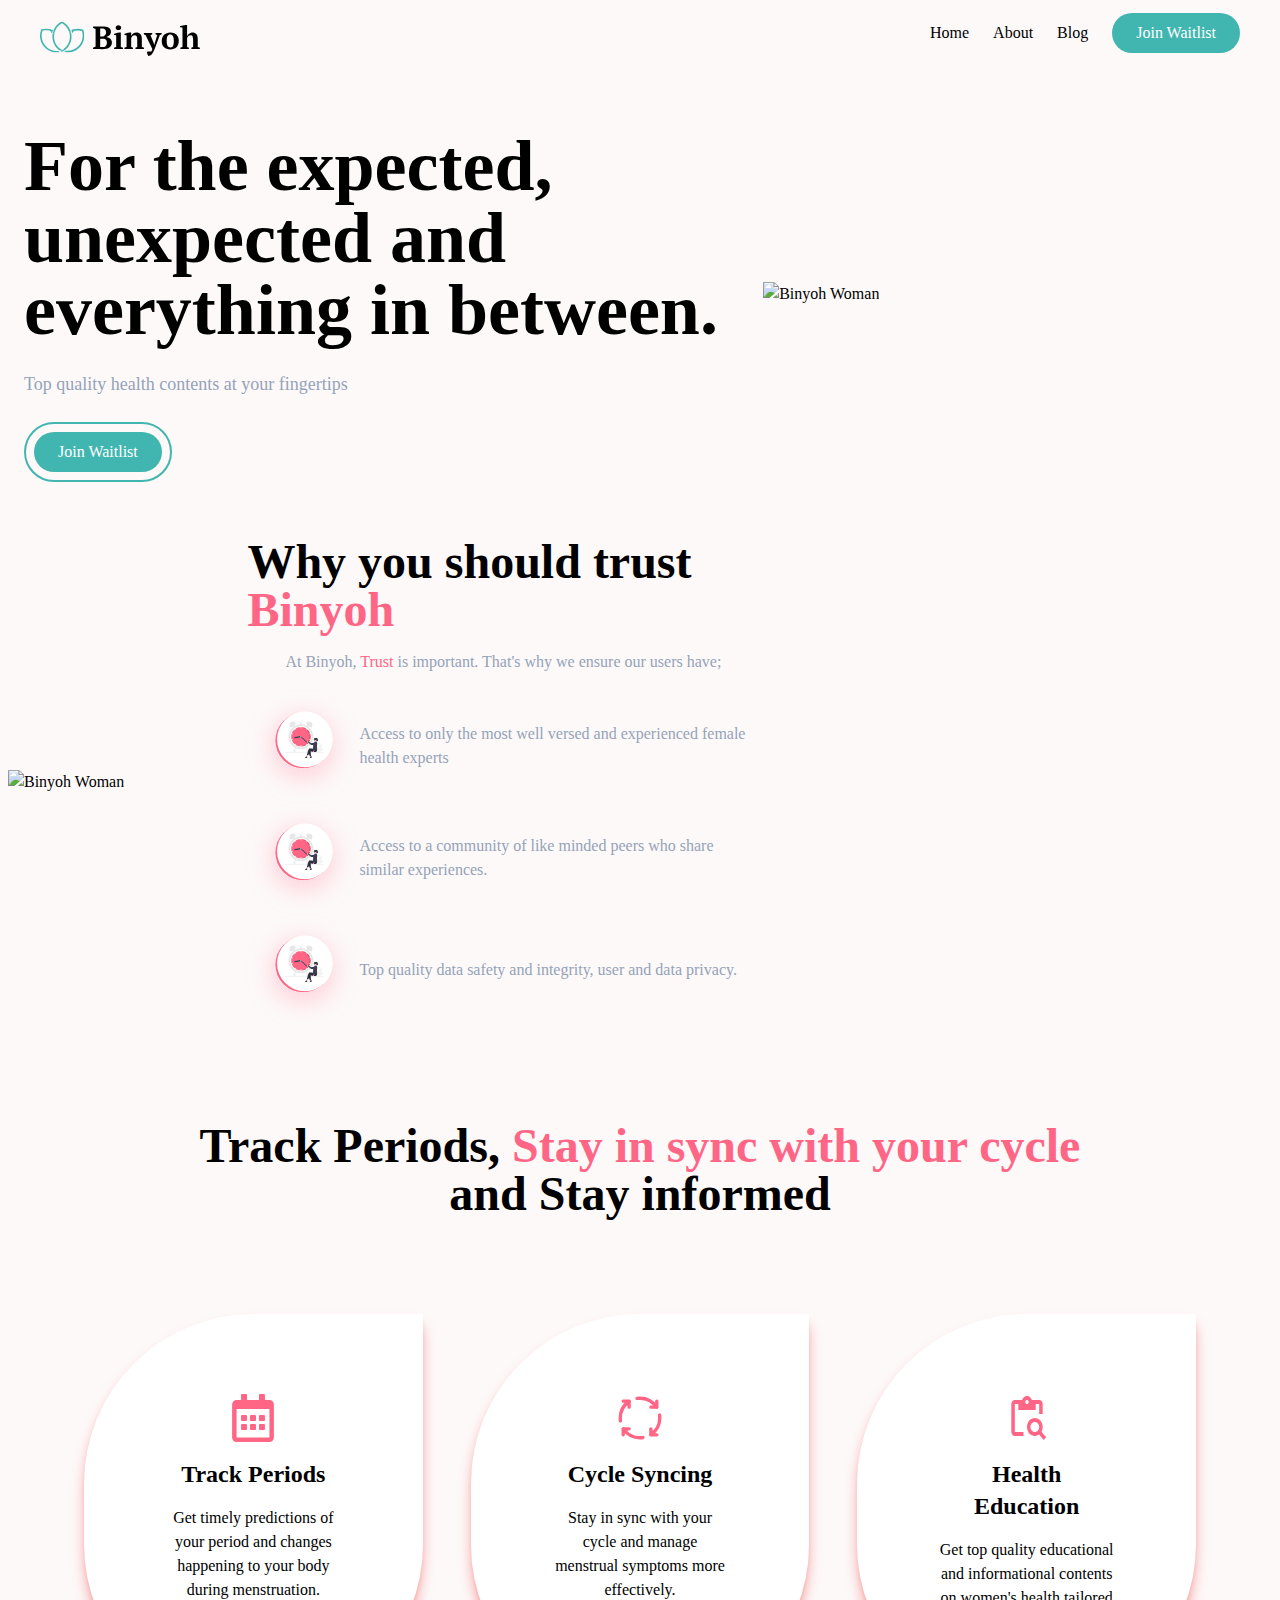
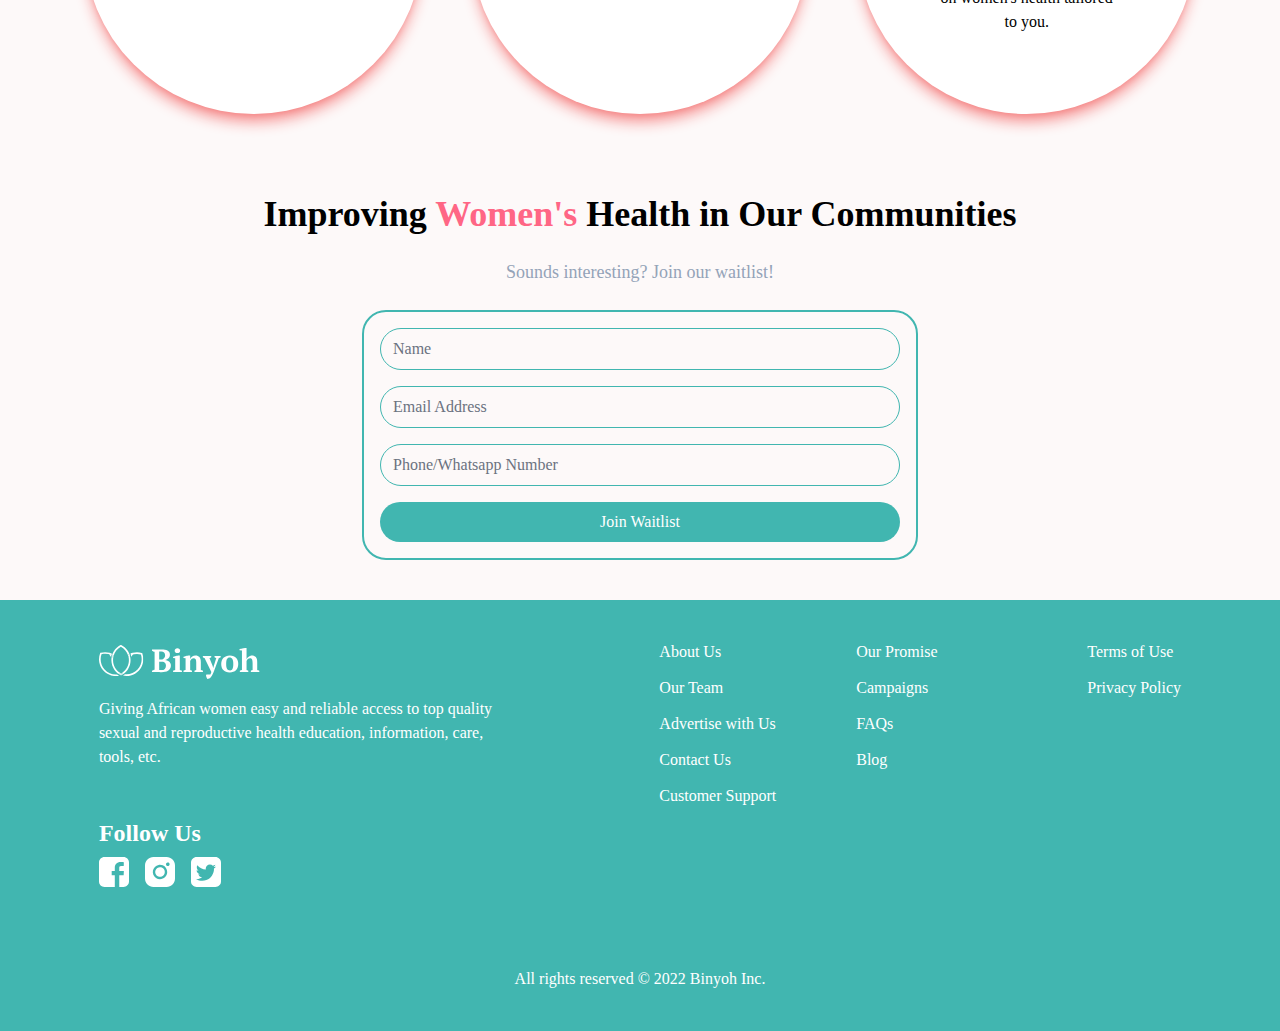
==== index.html @ dc82e2c5 "added landing page files" ====
<!DOCTYPE html>
<html lang="en">
	<head>
		<meta charset="UTF-8" />
		<meta http-equiv="X-UA-Compatible" content="IE=edge" />
		<meta name="viewport" content="width=device-width, initial-scale=1.0" />
		<meta name="og:title" property="og:title" content="Binyoh" />
		<meta
			name="description"
			content="Tailored health contents for the african woman"
		/>
		<meta
			name="description"
			content="Health education and management for the african woman"
		/>
		<link rel="icon" href="./assets/favicon.png" type="image/png" />
		<link rel="stylesheet" href="./css/main.css" />
		<title>Binyoh</title>
	</head>
	<body class="bg-bgPink">
		<!-- Navbar -->
		<nav class="relative container max-w-none py-2 px-10">
			<!-- Flex container -->
			<div class="flex items-center justify-between">
				<div class="pt-2">
					<img src="./assets/logo.svg" alt="Binyoh Logo" />
				</div>
				<!-- menu items -->
				<div class="hidden md:flex space-x-6">
					<a href="index.html" class="pt-2 hover:text-binyohGreen">Home</a>
					<a href="#" class="pt-2 hover:text-binyohGreen">About</a>
					<a href="#" class="pt-2 hover:text-binyohGreen">Blog</a>
					<a
						href="#cta"
						class="p-2 px-6 pt-2 text-white bg-binyohGreen rounded-full baseline hover:text-black hover:bg-bbGreen"
						>Join Waitlist</a
					>
				</div>
				<!-- Hamburger Icon -->
				<button
					id="menu-btn"
					class="block hamburger md:hidden focus:outline-none"
				>
					<img src="./assets/hamburger.svg" alt="menu" />
				</button>
			</div>
			<!-- Mobile menu -->
			<div class="md:hidden">
				<div
					id="mobile-menu"
					class="absolute flex flex-col items-center self-end hidden py-20 mt-10 space-y-16 font-bold bg-binyohGreen sm:w-100 sm:h-screen sm:self-center left-6 right-6 text-2xl justify-center"
				>
					<a href="index.html" class="text-white hover:text-bbGreen">Home</a>
					<a href="#" class="text-white hover:text-bbGreen">About</a>
					<a href="" class="text-white hover:text-bbGreen">Blog</a>
					<a
						href="#cta"
						class="p-2 px-6 pt-2 text-binyohGreen bg-white rounded-full baseline hover:text-black hover:bg-bbGreen"
						>Join Waitlist</a
					>
				</div>
			</div>
		</nav>
		<!-- Hero section -->
		<section id="hero">
			<div
				class="container flex flex-col-reverse md:flex-row items-center px-6 mx-auto mt-10 space-y-0 md:space-y-0"
			>
				<!-- Text div -->
				<div class="flex flex-col space-y-6 md:w-3/5 mt-6">
					<h1
						class="text-3xl md:text-5xl lg:text-6xl xl:text-7xl md:text-left font-semibold text-center"
					>
						For the expected,<br />unexpected and <br />everything in between.
					</h1>
					<p class="max-w-sm text-center md:text-left text-lg text-slate-400">
						Top quality health contents at your fingertips
					</p>
					<!-- <div
						class="flex justify-center border-2 rounded-full border-binyohGreen md:justify-between p-2 w-full lg:w-9/12"
					>
						<input
							type="email"
							placeholder="Email Address"
							class="form-input rounded border-0 bg-bgPink focus:bg-bgPink focus:ring-0"
						/>
						<a
							href="#cta"
							class="p-2 px-6 pt-2 text-center text-white bg-binyohGreen rounded-full baseline hover:text-black hover:bg-bbGreen"
							>Join Waitlist</a
						>
					</div> -->
					<div
						class="flex justify-center border-2 rounded-full border-binyohGreen p-2 w-fit self-center md:self-start"
					>
						<a
							href="#cta"
							class="p-2 px-6 pt-2 text-center text-white bg-binyohGreen rounded-full baseline hover:text-black hover:bg-bbGreen w-full"
							>Join Waitlist</a
						>
					</div>
				</div>
				<!-- Image div -->
				<div>
					<img
						src="https://res.cloudinary.com/gboyega/image/upload/v1656661393/binyoh_landing_page/hero_img_m8rt5t.svg"
						alt="Binyoh Woman"
						class="hidden md:flex"
					/>
				</div>
			</div>
		</section>
		<!-- Features section -->
		<section id="features">
			<!-- flex container -->
			<div
				class="container flex flex-col px-2 mx-auto mt-10 space-y-6 md:space-y-0 md:flex-row items-center"
			>
				<!-- Image div -->
				<div class="justify-center">
					<img
						src="https://res.cloudinary.com/gboyega/image/upload/v1656661397/binyoh_landing_page/image_bithtj.svg"
						alt="Binyoh Woman"
					/>
				</div>
				<!-- text div -->
				<div class="flex flex-col space-y-4 items-center p-4 md:w-3/5">
					<h2
						class="max-w-lg text-2xl text-center md:text-3xl lg:text-4xl xl:text-5xl md:text-left font-semibold"
					>
						Why you should trust <span class="text-binyohPink">Binyoh</span>
					</h2>
					<p class="max-w-lg text-slate-400 text-center md:text-left">
						At Binyoh, <span class="text-binyohPink">Trust</span> is important.
						That's why we ensure our users have;
					</p>
					<div class="space-y-0">
						<div class="max-w-lg flex-row flex space-between items-center">
							<img src="./assets/trc.svg" alt="marker" class="h-28 w-28" />
							<p class="text-slate-400">
								Access to only the most well versed and experienced female
								health experts
							</p>
						</div>
						<div class="max-w-lg flex-row flex space-between items-center">
							<img src="./assets/trc.svg" alt="marker" class="h-28 w-28" />
							<p class="text-slate-400">
								Access to a community of like minded peers who share similar
								experiences.
							</p>
						</div>
						<div class="max-w-lg flex-row flex space-between items-center">
							<img src="./assets/trc.svg" alt="marker" class="h-28 w-28" />
							<p class="text-slate-400">
								Top quality data safety and integrity, user and data privacy.
							</p>
						</div>
					</div>
				</div>
			</div>
		</section>
		<!-- Track section -->
		<section id="track">
			<!-- Heading and props container -->
			<div
				class="max-w-6xl px-5 mx-auto mt-20 mb-10 text-center justify-center"
			>
				<!-- Heading -->
				<h2
					class="text-2xl text-center md:text-3xl lg:text-4xl xl:text-5xl font-semibold md:px-4 lg:px-20 md:max-w-3/5"
				>
					Track Periods,
					<span class="text-binyohPink">Stay in sync with your cycle</span> and
					Stay informed
				</h2>
				<!-- Tracker container -->
				<div
					class="flex flex-col md:flex-row mt-24 space-y-8 md:space-y-0 md:space-x-12"
				>
					<!-- Track1 -->
					<div
						class="flex flex-col items-center p-20 space-y-4 rounded-b-full rounded-l-full shadow-lg shadow-bbshadow bg-bbPink md:w-1/3"
					>
						<img src="./assets/tracker.svg" alt="tracker" class="h-12 w-12" />
						<h6 class="text-2xl font-semibold">Track Periods</h6>
						<p>
							Get timely predictions of your period and changes happening to
							your body during menstruation.
						</p>
					</div>
					<!-- Track2 -->
					<div
						class="flex flex-col items-center p-20 space-y-4 rounded-b-full rounded-l-full shadow-lg shadow-bbshadow bg-bbPink md:w-1/3"
					>
						<img src="./assets/ovulation.svg" alt="tracker" class="h-12 w-12" />
						<h6 class="text-2xl font-semibold">Cycle Syncing</h6>
						<p>
							Stay in sync with your cycle and manage menstrual symptoms more
							effectively.
						</p>
					</div>
					<!-- Track3 -->
					<div
						class="flex flex-col items-center p-20 space-y-4 rounded-b-full rounded-l-full shadow-lg shadow-bbshadow bg-bbPink md:w-1/3"
					>
						<img src="./assets/pms.svg" alt="tracker" class="h-12 w-12" />
						<h6 class="text-2xl font-semibold">Health Education</h6>
						<p>
							Get top quality educational and informational contents on women's
							health tailored to you.
						</p>
					</div>
				</div>
			</div>
		</section>
		<!-- CTA section -->
		<section id="cta">
			<div
				class="max-w-6xl px-5 mx-auto mt-20 mb-10 text-center justify-center"
			>
				<h3
					class="text-2xl text-center md:text-2xl lg:text-3xl xl:text-4xl font-semibold md:px-4 lg:px-5 md:max-w-9/12"
				>
					Improving <span class="text-binyohPink">Women's</span> Health in Our
					Communities
				</h3>
				<p
					class="max-w-sm text-center md:text-center text-lg text-slate-400 mx-auto mt-6"
				>
					Sounds interesting? Join our waitlist!
				</p>
				<form
					method="POST"
					action="https://script.google.com/macros/s/AKfycbx0kZUN21hn08vp3fFNi73HhVbWqrTC0H4zYxGN0paoqW36qZCwz1hI-LTzjh7GngHn/exec"
					id="waitlist_form"
				>
					<div
						class="flex flex-col justify-center border-2 rounded-3xl border-binyohGreen md:justify-between p-2 w-full md:w-6/12 mx-auto mt-6"
						id="form_div"
					>
						<input
							type="text"
							name="Name"
							required
							placeholder="Name"
							class="form-input rounded-3xl border-binyohGreen bg-bgPink focus:bg-bgPink focus:ring-binyohGreen m-2"
						/><input
							type="email"
							name="Email"
							required
							placeholder="Email Address"
							class="form-input rounded-3xl border-binyohGreen bg-bgPink focus:bg-bgPink focus:ring-binyohGreen m-2"
						/><input
							type="tel"
							name="Phone"
							required
							placeholder="Phone/Whatsapp Number"
							class="form-input rounded-3xl border-binyohGreen bg-bgPink focus:bg-bgPink focus:ring-binyohGreen m-2"
						/>
						<button
							type="submit"
							class="p-2 px-6 pt-2 text-center text-white bg-binyohGreen rounded-3xl baseline hover:text-black hover:bg-bbGreen m-2"
							id="form_btn"
						>
							Join Waitlist
						</button>
					</div>
				</form>
			</div>
		</section>
		<!-- Footer -->
		<footer class="bg-binyohGreen">
			<!-- flex container -->
			<div
				class="container flex flex-col justify-around px-6 py-10 mx-auto space-y-8 md:flex-row md:space-y-0"
			>
				<!-- Logo and social container -->
				<div
					class="flex flex-col justify-between space-y-12 items-start md:w-1/3"
				>
					<!-- Logo -->
					<div>
						<img src="./assets/logo_white.svg" alt="Binyoh" />
						<p class="text-white mt-4">
							Giving African women easy and reliable access to top quality
							sexual and reproductive health education, information, care,
							tools, etc.
						</p>
					</div>
					<div>
						<h6 class="text-2xl font-semibold text-white">Follow Us</h6>
						<div class="flex justify-start space-x-4 mt-2">
							<a
								href="https://www.facebook.com/BinyohApp/"
								target="_blank"
								class="hover:bg-bbGreen"
							>
								<img src="./assets/socials/facebok.svg" alt="facebook" />
							</a>
							<a
								href="https://www.instagram.com/binyohapp/"
								target="_blank"
								class="hover:bg-bbGreen"
							>
								<img src="./assets/socials/insta.svg" alt="instagram" />
							</a>
							<a
								href="https://twitter.com/BinyohApp"
								target="_blank"
								class="hover:bg-bbGreen"
							>
								<img src="./assets/socials/twitter.svg" alt="twitter" />
							</a>
						</div>
					</div>
				</div>
				<!-- List Container 1 -->
				<div class="flex justify-start space-x-20 items-start">
					<div class="flex flex-col space-y-3 text-white">
						<a href="#" class="hover:text-bbGreen">About Us</a
						><a href="#" class="hover:text-bbGreen">Our Team</a
						><a href="#" class="hover:text-bbGreen">Advertise with Us</a
						><a href="#" class="hover:text-bbGreen">Contact Us</a
						><a href="#" class="hover:text-bbGreen">Customer Support</a>
					</div>
					<div class="flex flex-col space-y-3 text-white">
						<a href="#" class="hover:text-bbGreen">Our Promise</a
						><a href="#" class="hover:text-bbGreen">Campaigns</a
						><a href="#" class="hover:text-bbGreen">FAQs</a
						><a href="#" class="hover:text-bbGreen">Blog</a>
					</div>
				</div>
				<!-- List Container 2 -->
				<div class="flex justify-start space-x-20 items-start">
					<div class="flex flex-col space-y-3 text-white">
						<a href="#" class="hover:text-bbGreen">Terms of Use</a
						><a href="#" class="hover:text-bbGreen">Privacy Policy</a>
					</div>
				</div>
			</div>
			<p class="text-center text-white mx-auto p-10 font-thin">
				All rights reserved &copy 2022 Binyoh Inc.
			</p>
		</footer>

		<script src="./js/nav.js"></script>
		<script src="./js/home.js"></script>
	</body>
</html>
---- css/main.css ----
/*
! tailwindcss v3.1.4 | MIT License | https://tailwindcss.com
*/

/*
1. Prevent padding and border from affecting element width. (https://github.com/mozdevs/cssremedy/issues/4)
2. Allow adding a border to an element by just adding a border-width. (https://github.com/tailwindcss/tailwindcss/pull/116)
*/

*,
::before,
::after {
  box-sizing: border-box;
  /* 1 */
  border-width: 0;
  /* 2 */
  border-style: solid;
  /* 2 */
  border-color: #e5e7eb;
  /* 2 */
}

::before,
::after {
  --tw-content: '';
}

/*
1. Use a consistent sensible line-height in all browsers.
2. Prevent adjustments of font size after orientation changes in iOS.
3. Use a more readable tab size.
4. Use the user's configured `sans` font-family by default.
*/

html {
  line-height: 1.5;
  /* 1 */
  -webkit-text-size-adjust: 100%;
  /* 2 */
  -moz-tab-size: 4;
  /* 3 */
  -o-tab-size: 4;
     tab-size: 4;
  /* 3 */
  font-family: ui-sans-serif, system-ui, -apple-system, BlinkMacSystemFont, "Segoe UI", Roboto, "Helvetica Neue", Arial, "Noto Sans", sans-serif, "Apple Color Emoji", "Segoe UI Emoji", "Segoe UI Symbol", "Noto Color Emoji";
  /* 4 */
}

/*
1. Remove the margin in all browsers.
2. Inherit line-height from `html` so users can set them as a class directly on the `html` element.
*/

body {
  margin: 0;
  /* 1 */
  line-height: inherit;
  /* 2 */
}

/*
1. Add the correct height in Firefox.
2. Correct the inheritance of border color in Firefox. (https://bugzilla.mozilla.org/show_bug.cgi?id=190655)
3. Ensure horizontal rules are visible by default.
*/

hr {
  height: 0;
  /* 1 */
  color: inherit;
  /* 2 */
  border-top-width: 1px;
  /* 3 */
}

/*
Add the correct text decoration in Chrome, Edge, and Safari.
*/

abbr:where([title]) {
  -webkit-text-decoration: underline dotted;
          text-decoration: underline dotted;
}

/*
Remove the default font size and weight for headings.
*/

h1,
h2,
h3,
h4,
h5,
h6 {
  font-size: inherit;
  font-weight: inherit;
}

/*
Reset links to optimize for opt-in styling instead of opt-out.
*/

a {
  color: inherit;
  text-decoration: inherit;
}

/*
Add the correct font weight in Edge and Safari.
*/

b,
strong {
  font-weight: bolder;
}

/*
1. Use the user's configured `mono` font family by default.
2. Correct the odd `em` font sizing in all browsers.
*/

code,
kbd,
samp,
pre {
  font-family: ui-monospace, SFMono-Regular, Menlo, Monaco, Consolas, "Liberation Mono", "Courier New", monospace;
  /* 1 */
  font-size: 1em;
  /* 2 */
}

/*
Add the correct font size in all browsers.
*/

small {
  font-size: 80%;
}

/*
Prevent `sub` and `sup` elements from affecting the line height in all browsers.
*/

sub,
sup {
  font-size: 75%;
  line-height: 0;
  position: relative;
  vertical-align: baseline;
}

sub {
  bottom: -0.25em;
}

sup {
  top: -0.5em;
}

/*
1. Remove text indentation from table contents in Chrome and Safari. (https://bugs.chromium.org/p/chromium/issues/detail?id=999088, https://bugs.webkit.org/show_bug.cgi?id=201297)
2. Correct table border color inheritance in all Chrome and Safari. (https://bugs.chromium.org/p/chromium/issues/detail?id=935729, https://bugs.webkit.org/show_bug.cgi?id=195016)
3. Remove gaps between table borders by default.
*/

table {
  text-indent: 0;
  /* 1 */
  border-color: inherit;
  /* 2 */
  border-collapse: collapse;
  /* 3 */
}

/*
1. Change the font styles in all browsers.
2. Remove the margin in Firefox and Safari.
3. Remove default padding in all browsers.
*/

button,
input,
optgroup,
select,
textarea {
  font-family: inherit;
  /* 1 */
  font-size: 100%;
  /* 1 */
  font-weight: inherit;
  /* 1 */
  line-height: inherit;
  /* 1 */
  color: inherit;
  /* 1 */
  margin: 0;
  /* 2 */
  padding: 0;
  /* 3 */
}

/*
Remove the inheritance of text transform in Edge and Firefox.
*/

button,
select {
  text-transform: none;
}

/*
1. Correct the inability to style clickable types in iOS and Safari.
2. Remove default button styles.
*/

button,
[type='button'],
[type='reset'],
[type='submit'] {
  -webkit-appearance: button;
  /* 1 */
  background-color: transparent;
  /* 2 */
  background-image: none;
  /* 2 */
}

/*
Use the modern Firefox focus style for all focusable elements.
*/

:-moz-focusring {
  outline: auto;
}

/*
Remove the additional `:invalid` styles in Firefox. (https://github.com/mozilla/gecko-dev/blob/2f9eacd9d3d995c937b4251a5557d95d494c9be1/layout/style/res/forms.css#L728-L737)
*/

:-moz-ui-invalid {
  box-shadow: none;
}

/*
Add the correct vertical alignment in Chrome and Firefox.
*/

progress {
  vertical-align: baseline;
}

/*
Correct the cursor style of increment and decrement buttons in Safari.
*/

::-webkit-inner-spin-button,
::-webkit-outer-spin-button {
  height: auto;
}

/*
1. Correct the odd appearance in Chrome and Safari.
2. Correct the outline style in Safari.
*/

[type='search'] {
  -webkit-appearance: textfield;
  /* 1 */
  outline-offset: -2px;
  /* 2 */
}

/*
Remove the inner padding in Chrome and Safari on macOS.
*/

::-webkit-search-decoration {
  -webkit-appearance: none;
}

/*
1. Correct the inability to style clickable types in iOS and Safari.
2. Change font properties to `inherit` in Safari.
*/

::-webkit-file-upload-button {
  -webkit-appearance: button;
  /* 1 */
  font: inherit;
  /* 2 */
}

/*
Add the correct display in Chrome and Safari.
*/

summary {
  display: list-item;
}

/*
Removes the default spacing and border for appropriate elements.
*/

blockquote,
dl,
dd,
h1,
h2,
h3,
h4,
h5,
h6,
hr,
figure,
p,
pre {
  margin: 0;
}

fieldset {
  margin: 0;
  padding: 0;
}

legend {
  padding: 0;
}

ol,
ul,
menu {
  list-style: none;
  margin: 0;
  padding: 0;
}

/*
Prevent resizing textareas horizontally by default.
*/

textarea {
  resize: vertical;
}

/*
1. Reset the default placeholder opacity in Firefox. (https://github.com/tailwindlabs/tailwindcss/issues/3300)
2. Set the default placeholder color to the user's configured gray 400 color.
*/

input::-moz-placeholder, textarea::-moz-placeholder {
  opacity: 1;
  /* 1 */
  color: #9ca3af;
  /* 2 */
}

input:-ms-input-placeholder, textarea:-ms-input-placeholder {
  opacity: 1;
  /* 1 */
  color: #9ca3af;
  /* 2 */
}

input::placeholder,
textarea::placeholder {
  opacity: 1;
  /* 1 */
  color: #9ca3af;
  /* 2 */
}

/*
Set the default cursor for buttons.
*/

button,
[role="button"] {
  cursor: pointer;
}

/*
Make sure disabled buttons don't get the pointer cursor.
*/

:disabled {
  cursor: default;
}

/*
1. Make replaced elements `display: block` by default. (https://github.com/mozdevs/cssremedy/issues/14)
2. Add `vertical-align: middle` to align replaced elements more sensibly by default. (https://github.com/jensimmons/cssremedy/issues/14#issuecomment-634934210)
   This can trigger a poorly considered lint error in some tools but is included by design.
*/

img,
svg,
video,
canvas,
audio,
iframe,
embed,
object {
  display: block;
  /* 1 */
  vertical-align: middle;
  /* 2 */
}

/*
Constrain images and videos to the parent width and preserve their intrinsic aspect ratio. (https://github.com/mozdevs/cssremedy/issues/14)
*/

img,
video {
  max-width: 100%;
  height: auto;
}

[type='text'],[type='email'],[type='url'],[type='password'],[type='number'],[type='date'],[type='datetime-local'],[type='month'],[type='search'],[type='tel'],[type='time'],[type='week'],[multiple],textarea,select {
  -webkit-appearance: none;
     -moz-appearance: none;
          appearance: none;
  background-color: #fff;
  border-color: #6b7280;
  border-width: 1px;
  border-radius: 0px;
  padding-top: 0.5rem;
  padding-right: 0.75rem;
  padding-bottom: 0.5rem;
  padding-left: 0.75rem;
  font-size: 1rem;
  line-height: 1.5rem;
  --tw-shadow: 0 0 #0000;
}

[type='text']:focus, [type='email']:focus, [type='url']:focus, [type='password']:focus, [type='number']:focus, [type='date']:focus, [type='datetime-local']:focus, [type='month']:focus, [type='search']:focus, [type='tel']:focus, [type='time']:focus, [type='week']:focus, [multiple]:focus, textarea:focus, select:focus {
  outline: 2px solid transparent;
  outline-offset: 2px;
  --tw-ring-inset: var(--tw-empty,/*!*/ /*!*/);
  --tw-ring-offset-width: 0px;
  --tw-ring-offset-color: #fff;
  --tw-ring-color: #2563eb;
  --tw-ring-offset-shadow: var(--tw-ring-inset) 0 0 0 var(--tw-ring-offset-width) var(--tw-ring-offset-color);
  --tw-ring-shadow: var(--tw-ring-inset) 0 0 0 calc(1px + var(--tw-ring-offset-width)) var(--tw-ring-color);
  box-shadow: var(--tw-ring-offset-shadow), var(--tw-ring-shadow), var(--tw-shadow);
  border-color: #2563eb;
}

input::-moz-placeholder, textarea::-moz-placeholder {
  color: #6b7280;
  opacity: 1;
}

input:-ms-input-placeholder, textarea:-ms-input-placeholder {
  color: #6b7280;
  opacity: 1;
}

input::placeholder,textarea::placeholder {
  color: #6b7280;
  opacity: 1;
}

::-webkit-datetime-edit-fields-wrapper {
  padding: 0;
}

::-webkit-date-and-time-value {
  min-height: 1.5em;
}

::-webkit-datetime-edit,::-webkit-datetime-edit-year-field,::-webkit-datetime-edit-month-field,::-webkit-datetime-edit-day-field,::-webkit-datetime-edit-hour-field,::-webkit-datetime-edit-minute-field,::-webkit-datetime-edit-second-field,::-webkit-datetime-edit-millisecond-field,::-webkit-datetime-edit-meridiem-field {
  padding-top: 0;
  padding-bottom: 0;
}

select {
  background-image: url("data:image/svg+xml,%3csvg xmlns='http://www.w3.org/2000/svg' fill='none' viewBox='0 0 20 20'%3e%3cpath stroke='%236b7280' stroke-linecap='round' stroke-linejoin='round' stroke-width='1.5' d='M6 8l4 4 4-4'/%3e%3c/svg%3e");
  background-position: right 0.5rem center;
  background-repeat: no-repeat;
  background-size: 1.5em 1.5em;
  padding-right: 2.5rem;
  -webkit-print-color-adjust: exact;
     color-adjust: exact;
          print-color-adjust: exact;
}

[multiple] {
  background-image: initial;
  background-position: initial;
  background-repeat: unset;
  background-size: initial;
  padding-right: 0.75rem;
  -webkit-print-color-adjust: unset;
     color-adjust: unset;
          print-color-adjust: unset;
}

[type='checkbox'],[type='radio'] {
  -webkit-appearance: none;
     -moz-appearance: none;
          appearance: none;
  padding: 0;
  -webkit-print-color-adjust: exact;
     color-adjust: exact;
          print-color-adjust: exact;
  display: inline-block;
  vertical-align: middle;
  background-origin: border-box;
  -webkit-user-select: none;
     -moz-user-select: none;
      -ms-user-select: none;
          user-select: none;
  flex-shrink: 0;
  height: 1rem;
  width: 1rem;
  color: #2563eb;
  background-color: #fff;
  border-color: #6b7280;
  border-width: 1px;
  --tw-shadow: 0 0 #0000;
}

[type='checkbox'] {
  border-radius: 0px;
}

[type='radio'] {
  border-radius: 100%;
}

[type='checkbox']:focus,[type='radio']:focus {
  outline: 2px solid transparent;
  outline-offset: 2px;
  --tw-ring-inset: var(--tw-empty,/*!*/ /*!*/);
  --tw-ring-offset-width: 2px;
  --tw-ring-offset-color: #fff;
  --tw-ring-color: #2563eb;
  --tw-ring-offset-shadow: var(--tw-ring-inset) 0 0 0 var(--tw-ring-offset-width) var(--tw-ring-offset-color);
  --tw-ring-shadow: var(--tw-ring-inset) 0 0 0 calc(2px + var(--tw-ring-offset-width)) var(--tw-ring-color);
  box-shadow: var(--tw-ring-offset-shadow), var(--tw-ring-shadow), var(--tw-shadow);
}

[type='checkbox']:checked,[type='radio']:checked {
  border-color: transparent;
  background-color: currentColor;
  background-size: 100% 100%;
  background-position: center;
  background-repeat: no-repeat;
}

[type='checkbox']:checked {
  background-image: url("data:image/svg+xml,%3csvg viewBox='0 0 16 16' fill='white' xmlns='http://www.w3.org/2000/svg'%3e%3cpath d='M12.207 4.793a1 1 0 010 1.414l-5 5a1 1 0 01-1.414 0l-2-2a1 1 0 011.414-1.414L6.5 9.086l4.293-4.293a1 1 0 011.414 0z'/%3e%3c/svg%3e");
}

[type='radio']:checked {
  background-image: url("data:image/svg+xml,%3csvg viewBox='0 0 16 16' fill='white' xmlns='http://www.w3.org/2000/svg'%3e%3ccircle cx='8' cy='8' r='3'/%3e%3c/svg%3e");
}

[type='checkbox']:checked:hover,[type='checkbox']:checked:focus,[type='radio']:checked:hover,[type='radio']:checked:focus {
  border-color: transparent;
  background-color: currentColor;
}

[type='checkbox']:indeterminate {
  background-image: url("data:image/svg+xml,%3csvg xmlns='http://www.w3.org/2000/svg' fill='none' viewBox='0 0 16 16'%3e%3cpath stroke='white' stroke-linecap='round' stroke-linejoin='round' stroke-width='2' d='M4 8h8'/%3e%3c/svg%3e");
  border-color: transparent;
  background-color: currentColor;
  background-size: 100% 100%;
  background-position: center;
  background-repeat: no-repeat;
}

[type='checkbox']:indeterminate:hover,[type='checkbox']:indeterminate:focus {
  border-color: transparent;
  background-color: currentColor;
}

[type='file'] {
  background: unset;
  border-color: inherit;
  border-width: 0;
  border-radius: 0;
  padding: 0;
  font-size: unset;
  line-height: inherit;
}

[type='file']:focus {
  outline: 1px solid ButtonText;
  outline: 1px auto -webkit-focus-ring-color;
}

html {
  font-family: Pt serif, Roboto;
}

*, ::before, ::after {
  --tw-border-spacing-x: 0;
  --tw-border-spacing-y: 0;
  --tw-translate-x: 0;
  --tw-translate-y: 0;
  --tw-rotate: 0;
  --tw-skew-x: 0;
  --tw-skew-y: 0;
  --tw-scale-x: 1;
  --tw-scale-y: 1;
  --tw-pan-x:  ;
  --tw-pan-y:  ;
  --tw-pinch-zoom:  ;
  --tw-scroll-snap-strictness: proximity;
  --tw-ordinal:  ;
  --tw-slashed-zero:  ;
  --tw-numeric-figure:  ;
  --tw-numeric-spacing:  ;
  --tw-numeric-fraction:  ;
  --tw-ring-inset:  ;
  --tw-ring-offset-width: 0px;
  --tw-ring-offset-color: #fff;
  --tw-ring-color: rgb(59 130 246 / 0.5);
  --tw-ring-offset-shadow: 0 0 #0000;
  --tw-ring-shadow: 0 0 #0000;
  --tw-shadow: 0 0 #0000;
  --tw-shadow-colored: 0 0 #0000;
  --tw-blur:  ;
  --tw-brightness:  ;
  --tw-contrast:  ;
  --tw-grayscale:  ;
  --tw-hue-rotate:  ;
  --tw-invert:  ;
  --tw-saturate:  ;
  --tw-sepia:  ;
  --tw-drop-shadow:  ;
  --tw-backdrop-blur:  ;
  --tw-backdrop-brightness:  ;
  --tw-backdrop-contrast:  ;
  --tw-backdrop-grayscale:  ;
  --tw-backdrop-hue-rotate:  ;
  --tw-backdrop-invert:  ;
  --tw-backdrop-opacity:  ;
  --tw-backdrop-saturate:  ;
  --tw-backdrop-sepia:  ;
}

::-webkit-backdrop {
  --tw-border-spacing-x: 0;
  --tw-border-spacing-y: 0;
  --tw-translate-x: 0;
  --tw-translate-y: 0;
  --tw-rotate: 0;
  --tw-skew-x: 0;
  --tw-skew-y: 0;
  --tw-scale-x: 1;
  --tw-scale-y: 1;
  --tw-pan-x:  ;
  --tw-pan-y:  ;
  --tw-pinch-zoom:  ;
  --tw-scroll-snap-strictness: proximity;
  --tw-ordinal:  ;
  --tw-slashed-zero:  ;
  --tw-numeric-figure:  ;
  --tw-numeric-spacing:  ;
  --tw-numeric-fraction:  ;
  --tw-ring-inset:  ;
  --tw-ring-offset-width: 0px;
  --tw-ring-offset-color: #fff;
  --tw-ring-color: rgb(59 130 246 / 0.5);
  --tw-ring-offset-shadow: 0 0 #0000;
  --tw-ring-shadow: 0 0 #0000;
  --tw-shadow: 0 0 #0000;
  --tw-shadow-colored: 0 0 #0000;
  --tw-blur:  ;
  --tw-brightness:  ;
  --tw-contrast:  ;
  --tw-grayscale:  ;
  --tw-hue-rotate:  ;
  --tw-invert:  ;
  --tw-saturate:  ;
  --tw-sepia:  ;
  --tw-drop-shadow:  ;
  --tw-backdrop-blur:  ;
  --tw-backdrop-brightness:  ;
  --tw-backdrop-contrast:  ;
  --tw-backdrop-grayscale:  ;
  --tw-backdrop-hue-rotate:  ;
  --tw-backdrop-invert:  ;
  --tw-backdrop-opacity:  ;
  --tw-backdrop-saturate:  ;
  --tw-backdrop-sepia:  ;
}

::backdrop {
  --tw-border-spacing-x: 0;
  --tw-border-spacing-y: 0;
  --tw-translate-x: 0;
  --tw-translate-y: 0;
  --tw-rotate: 0;
  --tw-skew-x: 0;
  --tw-skew-y: 0;
  --tw-scale-x: 1;
  --tw-scale-y: 1;
  --tw-pan-x:  ;
  --tw-pan-y:  ;
  --tw-pinch-zoom:  ;
  --tw-scroll-snap-strictness: proximity;
  --tw-ordinal:  ;
  --tw-slashed-zero:  ;
  --tw-numeric-figure:  ;
  --tw-numeric-spacing:  ;
  --tw-numeric-fraction:  ;
  --tw-ring-inset:  ;
  --tw-ring-offset-width: 0px;
  --tw-ring-offset-color: #fff;
  --tw-ring-color: rgb(59 130 246 / 0.5);
  --tw-ring-offset-shadow: 0 0 #0000;
  --tw-ring-shadow: 0 0 #0000;
  --tw-shadow: 0 0 #0000;
  --tw-shadow-colored: 0 0 #0000;
  --tw-blur:  ;
  --tw-brightness:  ;
  --tw-contrast:  ;
  --tw-grayscale:  ;
  --tw-hue-rotate:  ;
  --tw-invert:  ;
  --tw-saturate:  ;
  --tw-sepia:  ;
  --tw-drop-shadow:  ;
  --tw-backdrop-blur:  ;
  --tw-backdrop-brightness:  ;
  --tw-backdrop-contrast:  ;
  --tw-backdrop-grayscale:  ;
  --tw-backdrop-hue-rotate:  ;
  --tw-backdrop-invert:  ;
  --tw-backdrop-opacity:  ;
  --tw-backdrop-saturate:  ;
  --tw-backdrop-sepia:  ;
}

.container {
  width: 100%;
}

@media (min-width: 640px) {
  .container {
    max-width: 640px;
  }
}

@media (min-width: 768px) {
  .container {
    max-width: 768px;
  }
}

@media (min-width: 1024px) {
  .container {
    max-width: 1024px;
  }
}

@media (min-width: 1280px) {
  .container {
    max-width: 1280px;
  }
}

@media (min-width: 1536px) {
  .container {
    max-width: 1536px;
  }
}

.form-input,.form-textarea,.form-select,.form-multiselect {
  -webkit-appearance: none;
     -moz-appearance: none;
          appearance: none;
  background-color: #fff;
  border-color: #6b7280;
  border-width: 1px;
  border-radius: 0px;
  padding-top: 0.5rem;
  padding-right: 0.75rem;
  padding-bottom: 0.5rem;
  padding-left: 0.75rem;
  font-size: 1rem;
  line-height: 1.5rem;
  --tw-shadow: 0 0 #0000;
}

.form-input:focus, .form-textarea:focus, .form-select:focus, .form-multiselect:focus {
  outline: 2px solid transparent;
  outline-offset: 2px;
  --tw-ring-inset: var(--tw-empty,/*!*/ /*!*/);
  --tw-ring-offset-width: 0px;
  --tw-ring-offset-color: #fff;
  --tw-ring-color: #2563eb;
  --tw-ring-offset-shadow: var(--tw-ring-inset) 0 0 0 var(--tw-ring-offset-width) var(--tw-ring-offset-color);
  --tw-ring-shadow: var(--tw-ring-inset) 0 0 0 calc(1px + var(--tw-ring-offset-width)) var(--tw-ring-color);
  box-shadow: var(--tw-ring-offset-shadow), var(--tw-ring-shadow), var(--tw-shadow);
  border-color: #2563eb;
}

.form-input::-moz-placeholder, .form-textarea::-moz-placeholder {
  color: #6b7280;
  opacity: 1;
}

.form-input:-ms-input-placeholder, .form-textarea:-ms-input-placeholder {
  color: #6b7280;
  opacity: 1;
}

.form-input::placeholder,.form-textarea::placeholder {
  color: #6b7280;
  opacity: 1;
}

.form-input::-webkit-datetime-edit-fields-wrapper {
  padding: 0;
}

.form-input::-webkit-date-and-time-value {
  min-height: 1.5em;
}

.form-input::-webkit-datetime-edit,.form-input::-webkit-datetime-edit-year-field,.form-input::-webkit-datetime-edit-month-field,.form-input::-webkit-datetime-edit-day-field,.form-input::-webkit-datetime-edit-hour-field,.form-input::-webkit-datetime-edit-minute-field,.form-input::-webkit-datetime-edit-second-field,.form-input::-webkit-datetime-edit-millisecond-field,.form-input::-webkit-datetime-edit-meridiem-field {
  padding-top: 0;
  padding-bottom: 0;
}

.absolute {
  position: absolute;
}

.relative {
  position: relative;
}

.left-6 {
  left: 1.5rem;
}

.right-6 {
  right: 1.5rem;
}

.m-2 {
  margin: 0.5rem;
}

.m-10 {
  margin: 2.5rem;
}

.m-8 {
  margin: 2rem;
}

.mx-auto {
  margin-left: auto;
  margin-right: auto;
}

.my-10 {
  margin-top: 2.5rem;
  margin-bottom: 2.5rem;
}

.mx-8 {
  margin-left: 2rem;
  margin-right: 2rem;
}

.mx-2 {
  margin-left: 0.5rem;
  margin-right: 0.5rem;
}

.mt-10 {
  margin-top: 2.5rem;
}

.mt-6 {
  margin-top: 1.5rem;
}

.mt-20 {
  margin-top: 5rem;
}

.mb-10 {
  margin-bottom: 2.5rem;
}

.mt-24 {
  margin-top: 6rem;
}

.mt-2 {
  margin-top: 0.5rem;
}

.mt-4 {
  margin-top: 1rem;
}

.mb-1 {
  margin-bottom: 0.25rem;
}

.mr-3 {
  margin-right: 0.75rem;
}

.mr-2 {
  margin-right: 0.5rem;
}

.mt-8 {
  margin-top: 2rem;
}

.block {
  display: block;
}

.inline {
  display: inline;
}

.flex {
  display: flex;
}

.inline-flex {
  display: inline-flex;
}

.contents {
  display: contents;
}

.hidden {
  display: none;
}

.h-28 {
  height: 7rem;
}

.h-12 {
  height: 3rem;
}

.h-5 {
  height: 1.25rem;
}

.h-3 {
  height: 0.75rem;
}

.h-full {
  height: 100%;
}

.h-20 {
  height: 5rem;
}

.h-8 {
  height: 2rem;
}

.h-10 {
  height: 2.5rem;
}

.h-11 {
  height: 2.75rem;
}

.h-16 {
  height: 4rem;
}

.h-6 {
  height: 1.5rem;
}

.h-24 {
  height: 6rem;
}

.w-full {
  width: 100%;
}

.w-fit {
  width: -webkit-fit-content;
  width: -moz-fit-content;
  width: fit-content;
}

.w-28 {
  width: 7rem;
}

.w-12 {
  width: 3rem;
}

.w-5 {
  width: 1.25rem;
}

.w-3 {
  width: 0.75rem;
}

.w-20 {
  width: 5rem;
}

.w-8 {
  width: 2rem;
}

.w-10 {
  width: 2.5rem;
}

.w-11 {
  width: 2.75rem;
}

.w-16 {
  width: 4rem;
}

.w-6 {
  width: 1.5rem;
}

.w-24 {
  width: 6rem;
}

.max-w-none {
  max-width: none;
}

.max-w-sm {
  max-width: 24rem;
}

.max-w-lg {
  max-width: 32rem;
}

.max-w-6xl {
  max-width: 72rem;
}

.max-w-4xl {
  max-width: 56rem;
}

@-webkit-keyframes spin {
  to {
    transform: rotate(360deg);
  }
}

@keyframes spin {
  to {
    transform: rotate(360deg);
  }
}

.animate-spin {
  -webkit-animation: spin 1s linear infinite;
          animation: spin 1s linear infinite;
}

@-webkit-keyframes ping {
  75%, 100% {
    transform: scale(2);
    opacity: 0;
  }
}

@keyframes ping {
  75%, 100% {
    transform: scale(2);
    opacity: 0;
  }
}

.animate-ping {
  -webkit-animation: ping 1s cubic-bezier(0, 0, 0.2, 1) infinite;
          animation: ping 1s cubic-bezier(0, 0, 0.2, 1) infinite;
}

.scroll-py-20 {
  scroll-padding-top: 5rem;
  scroll-padding-bottom: 5rem;
}

.flex-row {
  flex-direction: row;
}

.flex-col {
  flex-direction: column;
}

.flex-col-reverse {
  flex-direction: column-reverse;
}

.items-start {
  align-items: flex-start;
}

.items-center {
  align-items: center;
}

.justify-start {
  justify-content: flex-start;
}

.justify-center {
  justify-content: center;
}

.justify-between {
  justify-content: space-between;
}

.justify-around {
  justify-content: space-around;
}

.space-x-6 > :not([hidden]) ~ :not([hidden]) {
  --tw-space-x-reverse: 0;
  margin-right: calc(1.5rem * var(--tw-space-x-reverse));
  margin-left: calc(1.5rem * calc(1 - var(--tw-space-x-reverse)));
}

.space-y-0 > :not([hidden]) ~ :not([hidden]) {
  --tw-space-y-reverse: 0;
  margin-top: calc(0px * calc(1 - var(--tw-space-y-reverse)));
  margin-bottom: calc(0px * var(--tw-space-y-reverse));
}

.space-y-6 > :not([hidden]) ~ :not([hidden]) {
  --tw-space-y-reverse: 0;
  margin-top: calc(1.5rem * calc(1 - var(--tw-space-y-reverse)));
  margin-bottom: calc(1.5rem * var(--tw-space-y-reverse));
}

.space-y-4 > :not([hidden]) ~ :not([hidden]) {
  --tw-space-y-reverse: 0;
  margin-top: calc(1rem * calc(1 - var(--tw-space-y-reverse)));
  margin-bottom: calc(1rem * var(--tw-space-y-reverse));
}

.space-y-8 > :not([hidden]) ~ :not([hidden]) {
  --tw-space-y-reverse: 0;
  margin-top: calc(2rem * calc(1 - var(--tw-space-y-reverse)));
  margin-bottom: calc(2rem * var(--tw-space-y-reverse));
}

.space-y-12 > :not([hidden]) ~ :not([hidden]) {
  --tw-space-y-reverse: 0;
  margin-top: calc(3rem * calc(1 - var(--tw-space-y-reverse)));
  margin-bottom: calc(3rem * var(--tw-space-y-reverse));
}

.space-x-4 > :not([hidden]) ~ :not([hidden]) {
  --tw-space-x-reverse: 0;
  margin-right: calc(1rem * var(--tw-space-x-reverse));
  margin-left: calc(1rem * calc(1 - var(--tw-space-x-reverse)));
}

.space-x-32 > :not([hidden]) ~ :not([hidden]) {
  --tw-space-x-reverse: 0;
  margin-right: calc(8rem * var(--tw-space-x-reverse));
  margin-left: calc(8rem * calc(1 - var(--tw-space-x-reverse)));
}

.space-y-3 > :not([hidden]) ~ :not([hidden]) {
  --tw-space-y-reverse: 0;
  margin-top: calc(0.75rem * calc(1 - var(--tw-space-y-reverse)));
  margin-bottom: calc(0.75rem * var(--tw-space-y-reverse));
}

.space-x-20 > :not([hidden]) ~ :not([hidden]) {
  --tw-space-x-reverse: 0;
  margin-right: calc(5rem * var(--tw-space-x-reverse));
  margin-left: calc(5rem * calc(1 - var(--tw-space-x-reverse)));
}

.space-x-3 > :not([hidden]) ~ :not([hidden]) {
  --tw-space-x-reverse: 0;
  margin-right: calc(0.75rem * var(--tw-space-x-reverse));
  margin-left: calc(0.75rem * calc(1 - var(--tw-space-x-reverse)));
}

.space-x-2 > :not([hidden]) ~ :not([hidden]) {
  --tw-space-x-reverse: 0;
  margin-right: calc(0.5rem * var(--tw-space-x-reverse));
  margin-left: calc(0.5rem * calc(1 - var(--tw-space-x-reverse)));
}

.space-y-16 > :not([hidden]) ~ :not([hidden]) {
  --tw-space-y-reverse: 0;
  margin-top: calc(4rem * calc(1 - var(--tw-space-y-reverse)));
  margin-bottom: calc(4rem * var(--tw-space-y-reverse));
}

.self-start {
  align-self: flex-start;
}

.self-end {
  align-self: flex-end;
}

.self-center {
  align-self: center;
}

.rounded-full {
  border-radius: 9999px;
}

.rounded {
  border-radius: 0.25rem;
}

.rounded-3xl {
  border-radius: 1.5rem;
}

.rounded-b-full {
  border-bottom-right-radius: 9999px;
  border-bottom-left-radius: 9999px;
}

.rounded-l-full {
  border-top-left-radius: 9999px;
  border-bottom-left-radius: 9999px;
}

.border-2 {
  border-width: 2px;
}

.border-0 {
  border-width: 0px;
}

.border-binyohGreen {
  --tw-border-opacity: 1;
  border-color: rgb(65 182 176 / var(--tw-border-opacity));
}

.bg-bgPink {
  --tw-bg-opacity: 1;
  background-color: rgb(253 249 249 / var(--tw-bg-opacity));
}

.bg-binyohGreen {
  --tw-bg-opacity: 1;
  background-color: rgb(65 182 176 / var(--tw-bg-opacity));
}

.bg-bbPink {
  --tw-bg-opacity: 1;
  background-color: rgb(255 255 255 / var(--tw-bg-opacity));
}

.bg-sky-400 {
  --tw-bg-opacity: 1;
  background-color: rgb(56 189 248 / var(--tw-bg-opacity));
}

.bg-sky-500 {
  --tw-bg-opacity: 1;
  background-color: rgb(14 165 233 / var(--tw-bg-opacity));
}

.bg-indigo-500 {
  --tw-bg-opacity: 1;
  background-color: rgb(99 102 241 / var(--tw-bg-opacity));
}

.bg-binyohPink {
  --tw-bg-opacity: 1;
  background-color: rgb(255 102 133 / var(--tw-bg-opacity));
}

.bg-white {
  --tw-bg-opacity: 1;
  background-color: rgb(255 255 255 / var(--tw-bg-opacity));
}

.fill-blue-600 {
  fill: #2563eb;
}

.fill-binyohGreen {
  fill: #41B6B0;
}

.p-2 {
  padding: 0.5rem;
}

.p-4 {
  padding: 1rem;
}

.p-20 {
  padding: 5rem;
}

.p-10 {
  padding: 2.5rem;
}

.py-2 {
  padding-top: 0.5rem;
  padding-bottom: 0.5rem;
}

.px-10 {
  padding-left: 2.5rem;
  padding-right: 2.5rem;
}

.px-6 {
  padding-left: 1.5rem;
  padding-right: 1.5rem;
}

.px-2 {
  padding-left: 0.5rem;
  padding-right: 0.5rem;
}

.px-5 {
  padding-left: 1.25rem;
  padding-right: 1.25rem;
}

.py-10 {
  padding-top: 2.5rem;
  padding-bottom: 2.5rem;
}

.py-8 {
  padding-top: 2rem;
  padding-bottom: 2rem;
}

.py-20 {
  padding-top: 5rem;
  padding-bottom: 5rem;
}

.pt-2 {
  padding-top: 0.5rem;
}

.text-center {
  text-align: center;
}

.text-3xl {
  font-size: 1.875rem;
  line-height: 2.25rem;
}

.text-base {
  font-size: 1rem;
  line-height: 1.5rem;
}

.text-2xl {
  font-size: 1.5rem;
  line-height: 2rem;
}

.text-lg {
  font-size: 1.125rem;
  line-height: 1.75rem;
}

.text-xl {
  font-size: 1.25rem;
  line-height: 1.75rem;
}

.font-semibold {
  font-weight: 600;
}

.font-light {
  font-weight: 300;
}

.font-thin {
  font-weight: 100;
}

.font-bold {
  font-weight: 700;
}

.text-white {
  --tw-text-opacity: 1;
  color: rgb(255 255 255 / var(--tw-text-opacity));
}

.text-slate-400 {
  --tw-text-opacity: 1;
  color: rgb(148 163 184 / var(--tw-text-opacity));
}

.text-binyohPink {
  --tw-text-opacity: 1;
  color: rgb(255 102 133 / var(--tw-text-opacity));
}

.text-gray-200 {
  --tw-text-opacity: 1;
  color: rgb(229 231 235 / var(--tw-text-opacity));
}

.text-binyohGreen {
  --tw-text-opacity: 1;
  color: rgb(65 182 176 / var(--tw-text-opacity));
}

.text-black {
  --tw-text-opacity: 1;
  color: rgb(0 0 0 / var(--tw-text-opacity));
}

.opacity-75 {
  opacity: 0.75;
}

.shadow-lg {
  --tw-shadow: 0 10px 15px -3px rgb(0 0 0 / 0.1), 0 4px 6px -4px rgb(0 0 0 / 0.1);
  --tw-shadow-colored: 0 10px 15px -3px var(--tw-shadow-color), 0 4px 6px -4px var(--tw-shadow-color);
  box-shadow: var(--tw-ring-offset-shadow, 0 0 #0000), var(--tw-ring-shadow, 0 0 #0000), var(--tw-shadow);
}

.shadow-bbshadow {
  --tw-shadow-color: #f58787;
  --tw-shadow: var(--tw-shadow-colored);
}

.hover\:bg-bbGreen:hover {
  --tw-bg-opacity: 1;
  background-color: rgb(172 232 230 / var(--tw-bg-opacity));
}

.hover\:bg-black:hover {
  --tw-bg-opacity: 1;
  background-color: rgb(0 0 0 / var(--tw-bg-opacity));
}

.hover\:bg-binyohPink:hover {
  --tw-bg-opacity: 1;
  background-color: rgb(255 102 133 / var(--tw-bg-opacity));
}

.hover\:bg-binyohGreen:hover {
  --tw-bg-opacity: 1;
  background-color: rgb(65 182 176 / var(--tw-bg-opacity));
}

.hover\:text-binyohGreen:hover {
  --tw-text-opacity: 1;
  color: rgb(65 182 176 / var(--tw-text-opacity));
}

.hover\:text-black:hover {
  --tw-text-opacity: 1;
  color: rgb(0 0 0 / var(--tw-text-opacity));
}

.hover\:text-bbGreen:hover {
  --tw-text-opacity: 1;
  color: rgb(172 232 230 / var(--tw-text-opacity));
}

.focus\:bg-bgPink:focus {
  --tw-bg-opacity: 1;
  background-color: rgb(253 249 249 / var(--tw-bg-opacity));
}

.focus\:outline-none:focus {
  outline: 2px solid transparent;
  outline-offset: 2px;
}

.focus\:outline:focus {
  outline-style: solid;
}

.focus\:ring-0:focus {
  --tw-ring-offset-shadow: var(--tw-ring-inset) 0 0 0 var(--tw-ring-offset-width) var(--tw-ring-offset-color);
  --tw-ring-shadow: var(--tw-ring-inset) 0 0 0 calc(0px + var(--tw-ring-offset-width)) var(--tw-ring-color);
  box-shadow: var(--tw-ring-offset-shadow), var(--tw-ring-shadow), var(--tw-shadow, 0 0 #0000);
}

.focus\:ring-binyohGreen:focus {
  --tw-ring-opacity: 1;
  --tw-ring-color: rgb(65 182 176 / var(--tw-ring-opacity));
}

@media (prefers-color-scheme: dark) {
  .dark\:text-gray-600 {
    --tw-text-opacity: 1;
    color: rgb(75 85 99 / var(--tw-text-opacity));
  }

  .dark\:text-white {
    --tw-text-opacity: 1;
    color: rgb(255 255 255 / var(--tw-text-opacity));
  }

  .dark\:text-binyohGreen {
    --tw-text-opacity: 1;
    color: rgb(65 182 176 / var(--tw-text-opacity));
  }
}

@media (min-width: 640px) {
  .sm\:h-screen {
    height: 100vh;
  }

  .sm\:h-full {
    height: 100%;
  }

  .sm\:w-full {
    width: 100%;
  }

  .sm\:w-1 {
    width: 0.25rem;
  }

  .sm\:w-max {
    width: -webkit-max-content;
    width: -moz-max-content;
    width: max-content;
  }

  .sm\:w-screen {
    width: 100vw;
  }

  .sm\:self-center {
    align-self: center;
  }

  @media (min-width: 640px) {
    .sm\:sm\:self-center {
      align-self: center;
    }
  }
}

@media (min-width: 768px) {
  .md\:flex {
    display: flex;
  }

  .md\:hidden {
    display: none;
  }

  .md\:w-3\/5 {
    width: 60%;
  }

  .md\:w-1\/3 {
    width: 33.333333%;
  }

  .md\:w-8\/12 {
    width: 66.666667%;
  }

  .md\:w-7\/12 {
    width: 58.333333%;
  }

  .md\:w-6\/12 {
    width: 50%;
  }

  .md\:max-w-prose {
    max-width: 65ch;
  }

  .md\:max-w-none {
    max-width: none;
  }

  .md\:flex-row {
    flex-direction: row;
  }

  .md\:items-start {
    align-items: flex-start;
  }

  .md\:justify-between {
    justify-content: space-between;
  }

  .md\:space-y-0 > :not([hidden]) ~ :not([hidden]) {
    --tw-space-y-reverse: 0;
    margin-top: calc(0px * calc(1 - var(--tw-space-y-reverse)));
    margin-bottom: calc(0px * var(--tw-space-y-reverse));
  }

  .md\:space-x-12 > :not([hidden]) ~ :not([hidden]) {
    --tw-space-x-reverse: 0;
    margin-right: calc(3rem * var(--tw-space-x-reverse));
    margin-left: calc(3rem * calc(1 - var(--tw-space-x-reverse)));
  }

  .md\:self-start {
    align-self: flex-start;
  }

  .md\:px-4 {
    padding-left: 1rem;
    padding-right: 1rem;
  }

  .md\:text-left {
    text-align: left;
  }

  .md\:text-center {
    text-align: center;
  }

  .md\:text-5xl {
    font-size: 3rem;
    line-height: 1;
  }

  .md\:text-3xl {
    font-size: 1.875rem;
    line-height: 2.25rem;
  }

  .md\:text-2xl {
    font-size: 1.5rem;
    line-height: 2rem;
  }
}

@media (min-width: 1024px) {
  .lg\:w-9\/12 {
    width: 75%;
  }

  .lg\:px-20 {
    padding-left: 5rem;
    padding-right: 5rem;
  }

  .lg\:px-10 {
    padding-left: 2.5rem;
    padding-right: 2.5rem;
  }

  .lg\:px-5 {
    padding-left: 1.25rem;
    padding-right: 1.25rem;
  }

  .lg\:text-6xl {
    font-size: 3.75rem;
    line-height: 1;
  }

  .lg\:text-4xl {
    font-size: 2.25rem;
    line-height: 2.5rem;
  }

  .lg\:text-3xl {
    font-size: 1.875rem;
    line-height: 2.25rem;
  }
}

@media (min-width: 1280px) {
  .xl\:text-7xl {
    font-size: 4.5rem;
    line-height: 1;
  }

  .xl\:text-5xl {
    font-size: 3rem;
    line-height: 1;
  }

  .xl\:text-4xl {
    font-size: 2.25rem;
    line-height: 2.5rem;
  }
}
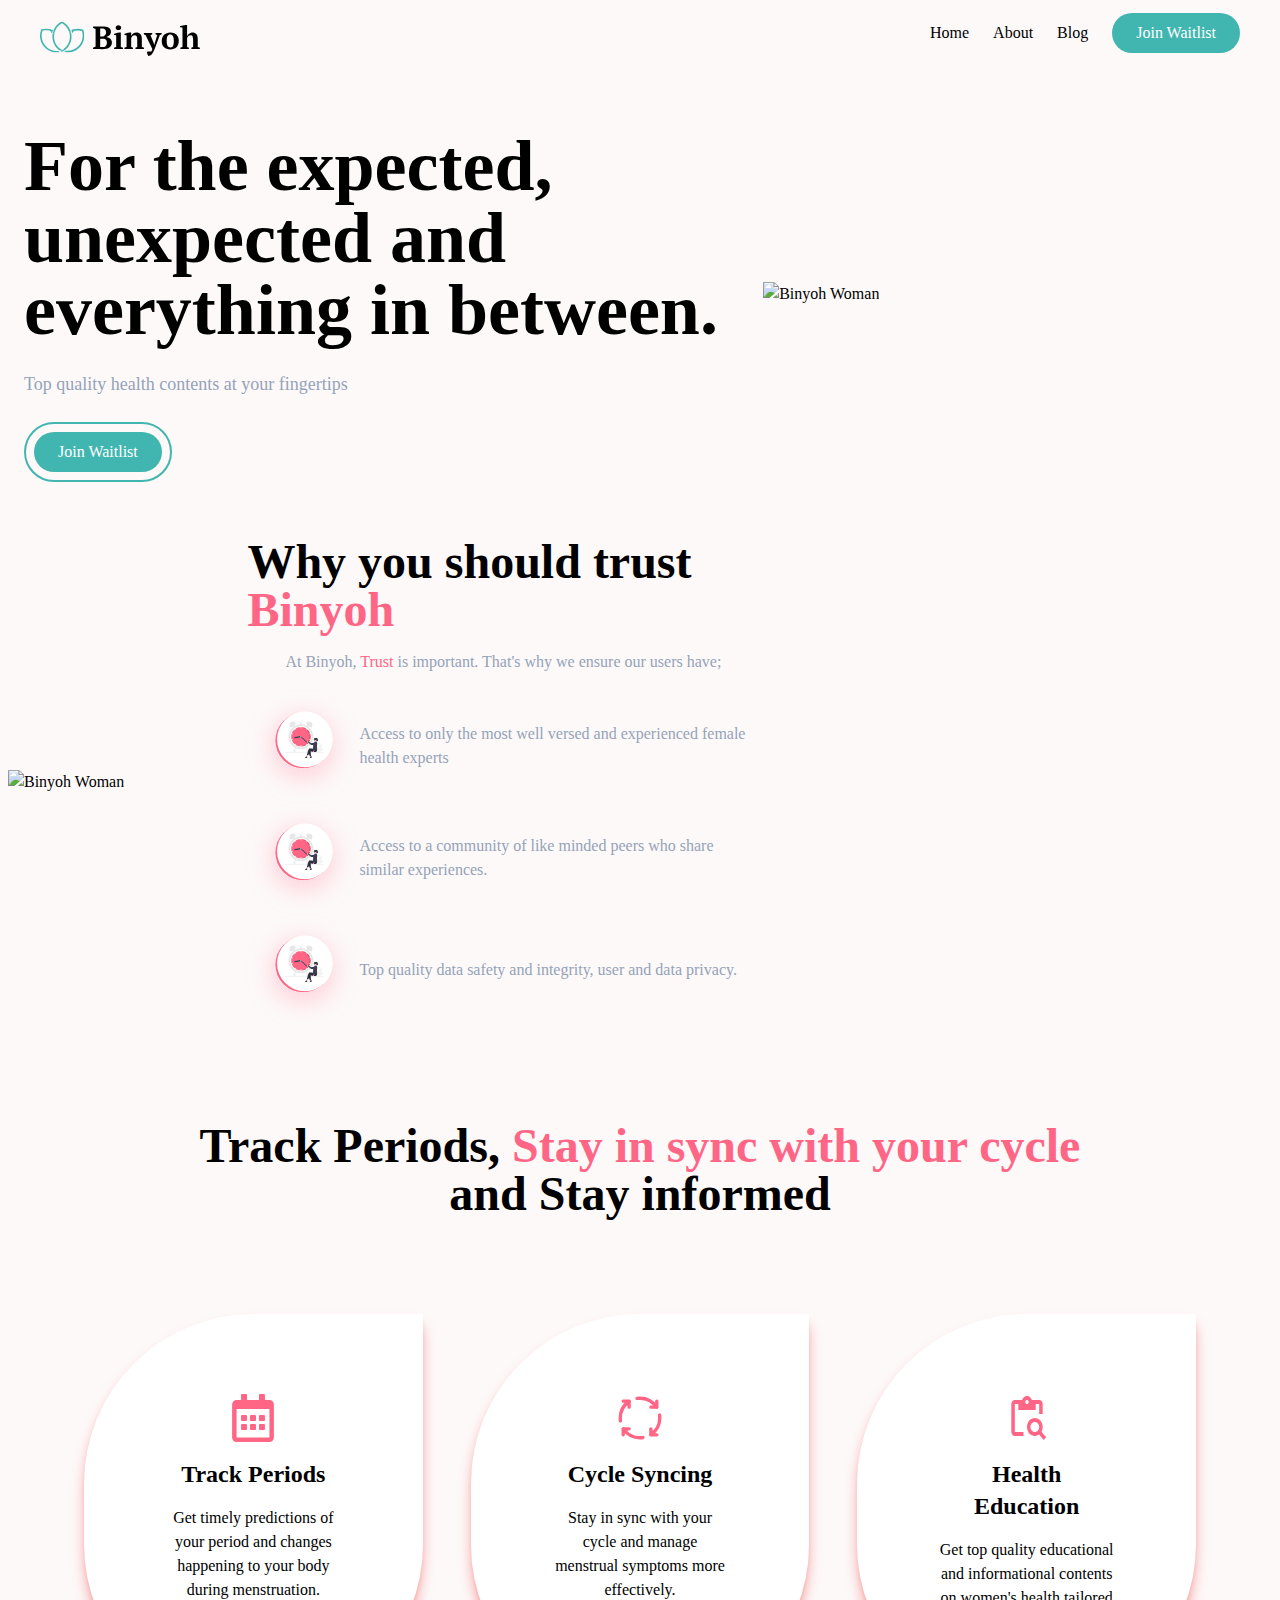
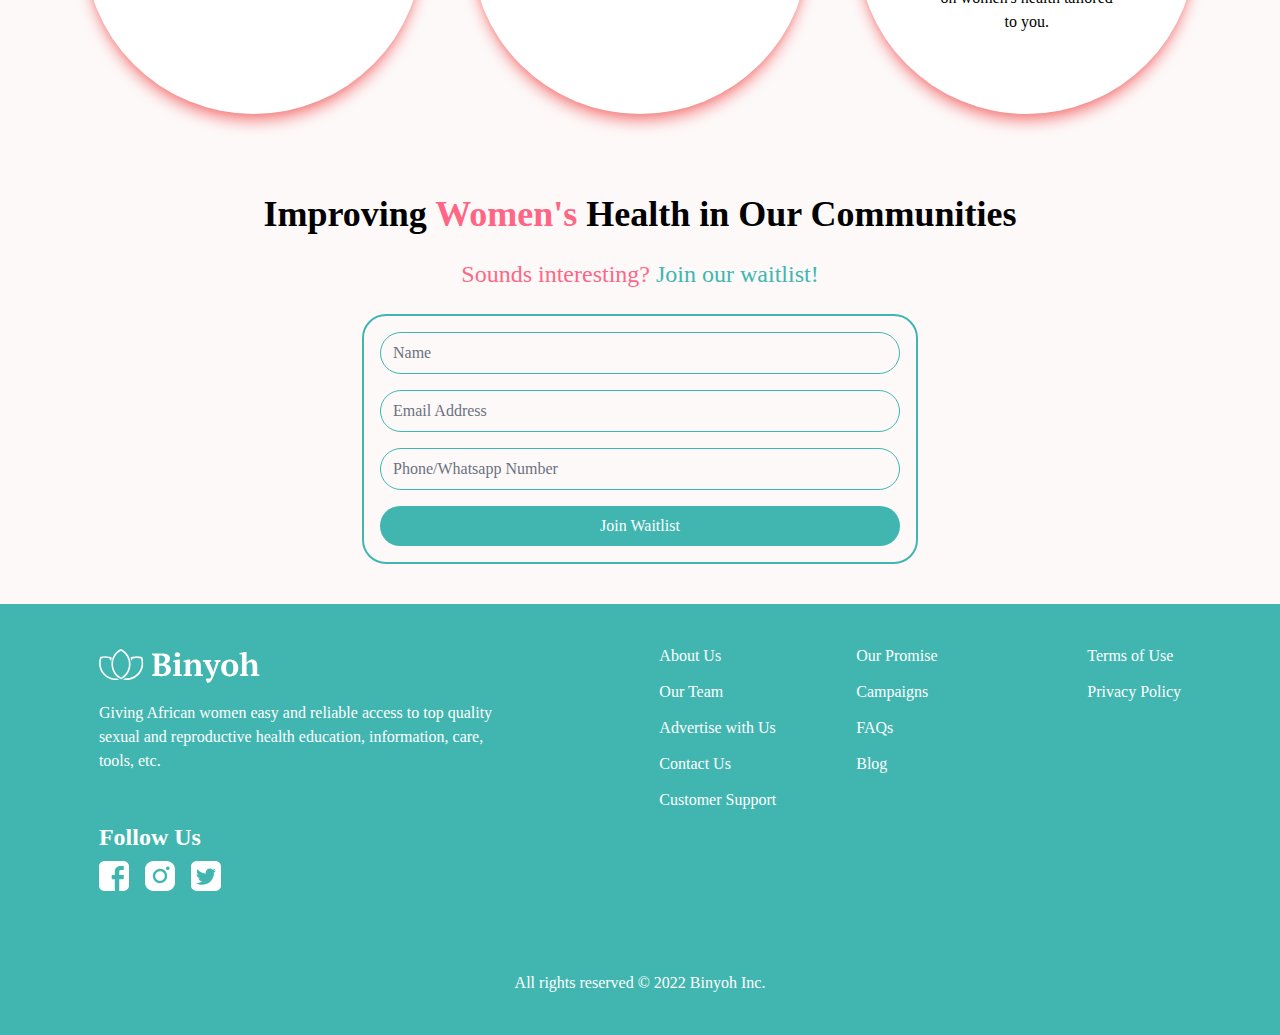
==== commit 2cc89e2f: "testing mobile menu error" ====
--- a/index.html
+++ b/index.html
@@ -27,7 +27,7 @@
 				</div>
 				<!-- menu items -->
 				<div class="hidden md:flex space-x-6">
-					<a href="index.html" class="pt-2 hover:text-binyohGreen">Home</a>
+					<a href="#" class="pt-2 hover:text-binyohGreen">Home</a>
 					<a href="#" class="pt-2 hover:text-binyohGreen">About</a>
 					<a href="#" class="pt-2 hover:text-binyohGreen">Blog</a>
 					<a
@@ -50,7 +50,7 @@
 					id="mobile-menu"
 					class="absolute flex flex-col items-center self-end hidden py-20 mt-10 space-y-16 font-bold bg-binyohGreen sm:w-100 sm:h-screen sm:self-center left-6 right-6 text-2xl justify-center"
 				>
-					<a href="index.html" class="text-white hover:text-bbGreen">Home</a>
+					<a href="#" class="text-white hover:text-bbGreen">Home</a>
 					<a href="#" class="text-white hover:text-bbGreen">About</a>
 					<a href="" class="text-white hover:text-bbGreen">Blog</a>
 					<a
@@ -225,9 +225,10 @@
 					Communities
 				</h3>
 				<p
-					class="max-w-sm text-center md:text-center text-lg text-slate-400 mx-auto mt-6"
-				>
-					Sounds interesting? Join our waitlist!
+					class="text-center md:text-center text-2xl text-slate-400 mx-auto mt-6"
+				>
+					<span class="text-binyohPink">Sounds interesting?</span>
+					<span class="text-binyohGreen">Join our waitlist!</span>
 				</p>
 				<form
 					method="POST"
@@ -343,7 +344,7 @@
 			</p>
 		</footer>
 
-		<script src="./js/nav.js"></script>
-		<script src="./js/home.js"></script>
+		<script src="./js/nav.js" type="text/javascript"></script>
+		<script src="./js/home.js" type="text/javascript"></script>
 	</body>
 </html>
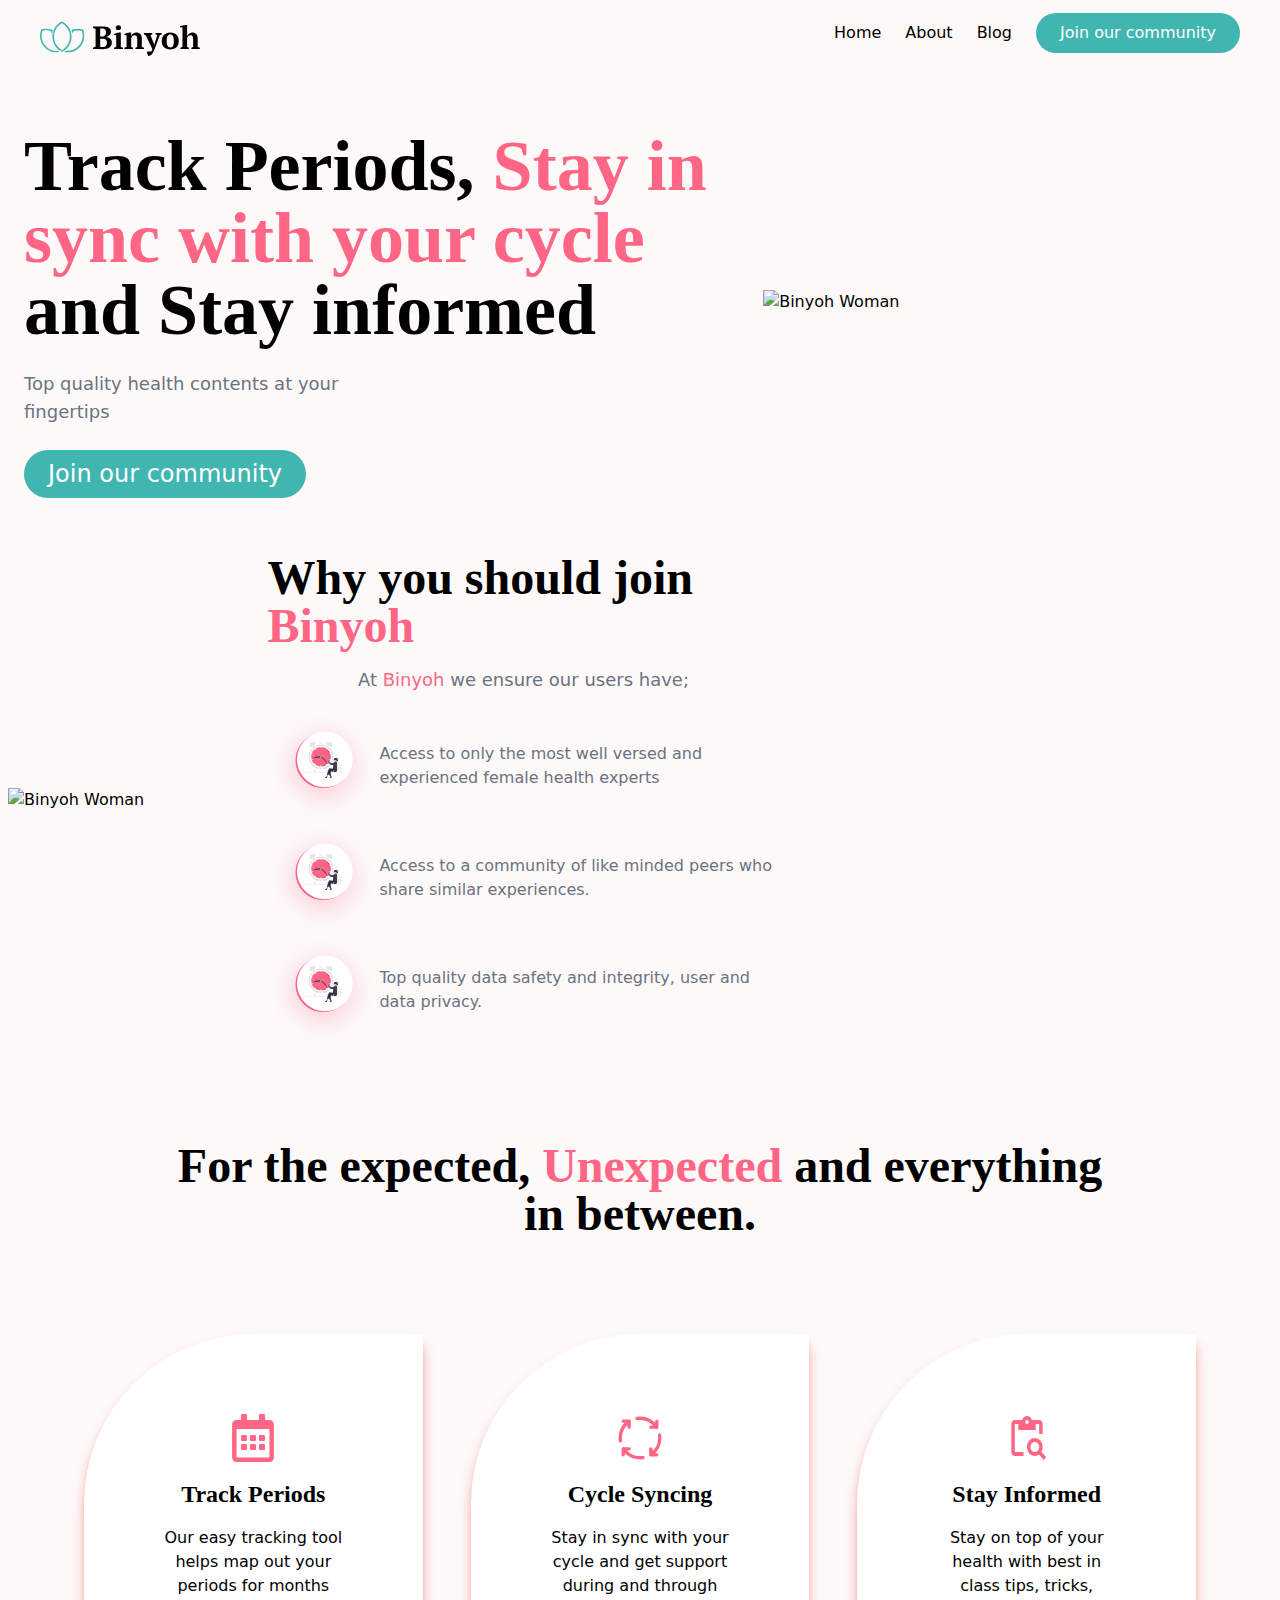
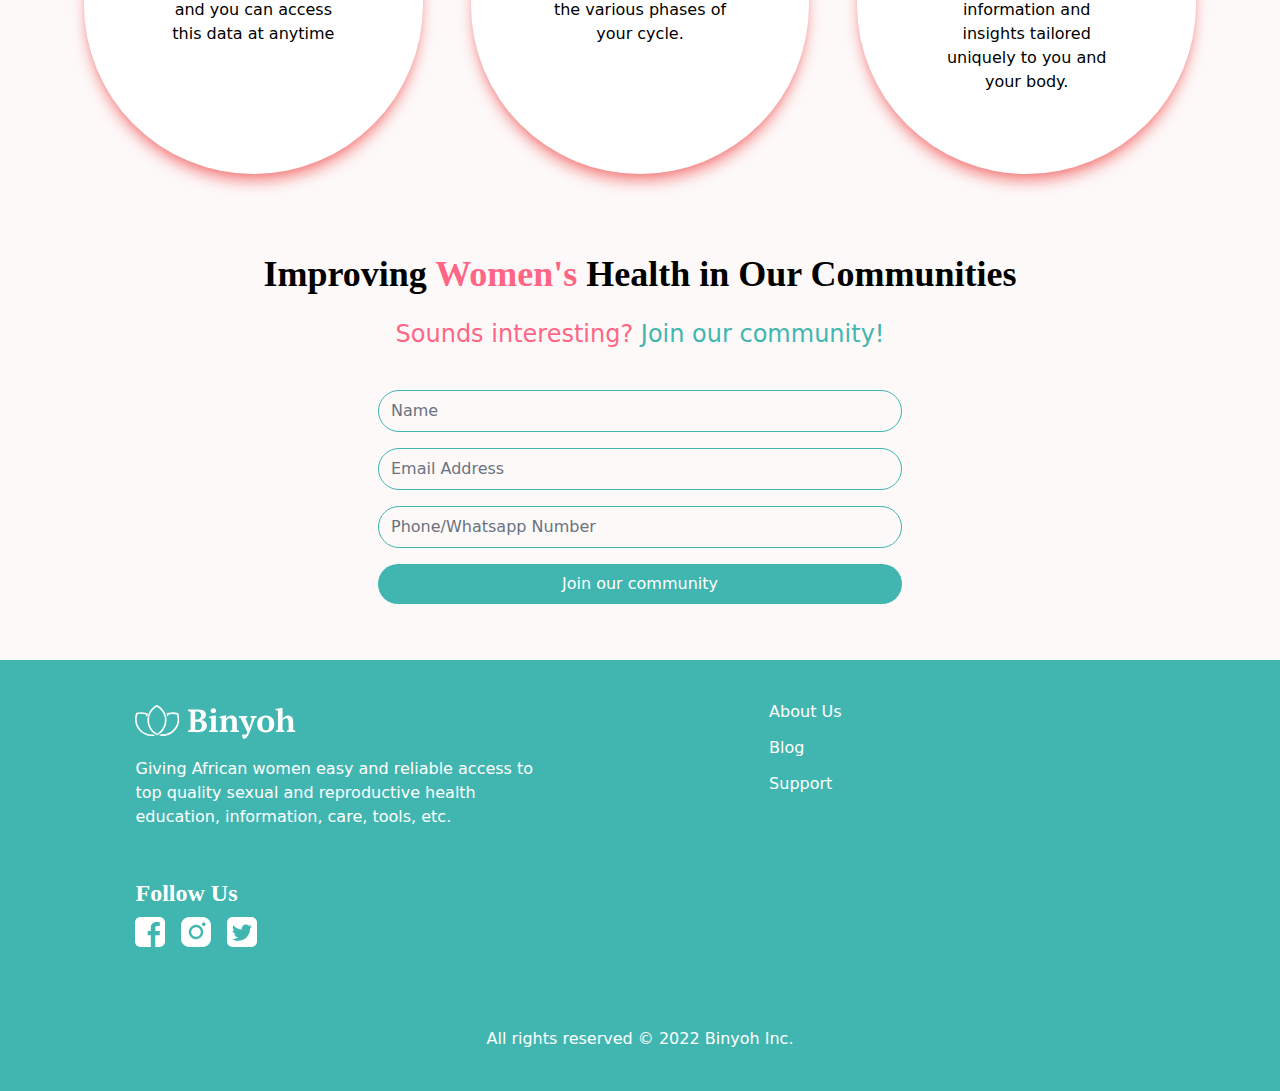
==== commit 191e3c48: "added about page" ====
--- a/index.html
+++ b/index.html
@@ -13,27 +13,37 @@
 			name="description"
 			content="Health education and management for the african woman"
 		/>
+		<link rel="preconnect" href="https://fonts.googleapis.com" />
+		<link rel="preconnect" href="https://fonts.gstatic.com" crossorigin />
+		<link
+			href="https://fonts.googleapis.com/css2?family=Roboto:ital,wght@0,100;0,300;0,400;0,500;0,700;0,900;1,100;1,300;1,400;1,500;1,700;1,900&display=swap"
+			rel="stylesheet"
+		/>
 		<link rel="icon" href="./assets/favicon.png" type="image/png" />
 		<link rel="stylesheet" href="./css/main.css" />
 		<title>Binyoh</title>
 	</head>
-	<body class="bg-bgPink">
+	<body>
 		<!-- Navbar -->
 		<nav class="relative container max-w-none py-2 px-10">
 			<!-- Flex container -->
-			<div class="flex items-center justify-between">
+			<div class="container flex items-center justify-between mx-auto">
 				<div class="pt-2">
 					<img src="./assets/logo.svg" alt="Binyoh Logo" />
 				</div>
 				<!-- menu items -->
 				<div class="hidden md:flex space-x-6">
 					<a href="#" class="pt-2 hover:text-binyohGreen">Home</a>
-					<a href="#" class="pt-2 hover:text-binyohGreen">About</a>
-					<a href="#" class="pt-2 hover:text-binyohGreen">Blog</a>
+					<a href="./html/about.html" class="pt-2 hover:text-binyohGreen"
+						>About</a
+					>
+					<a href="https://blog.binyoh.com" class="pt-2 hover:text-binyohGreen"
+						>Blog</a
+					>
 					<a
 						href="#cta"
 						class="p-2 px-6 pt-2 text-white bg-binyohGreen rounded-full baseline hover:text-black hover:bg-bbGreen"
-						>Join Waitlist</a
+						>Join our community</a
 					>
 				</div>
 				<!-- Hamburger Icon -->
@@ -51,12 +61,18 @@
 					class="absolute flex flex-col items-center self-end hidden py-20 mt-10 space-y-16 font-bold bg-binyohGreen sm:w-100 sm:h-screen sm:self-center left-6 right-6 text-2xl justify-center"
 				>
 					<a href="#" class="text-white hover:text-bbGreen">Home</a>
-					<a href="#" class="text-white hover:text-bbGreen">About</a>
-					<a href="" class="text-white hover:text-bbGreen">Blog</a>
+					<a href="./html/about.html" class="text-white hover:text-bbGreen"
+						>About</a
+					>
+					<a
+						href="https://blog.binyoh.com"
+						class="text-white hover:text-bbGreen"
+						>Blog</a
+					>
 					<a
 						href="#cta"
 						class="p-2 px-6 pt-2 text-binyohGreen bg-white rounded-full baseline hover:text-black hover:bg-bbGreen"
-						>Join Waitlist</a
+						>Join our community</a
 					>
 				</div>
 			</div>
@@ -71,32 +87,21 @@
 					<h1
 						class="text-3xl md:text-5xl lg:text-6xl xl:text-7xl md:text-left font-semibold text-center"
 					>
-						For the expected,<br />unexpected and <br />everything in between.
+						Track Periods,
+						<span class="text-binyohPink">Stay in sync with your cycle</span>
+						and Stay informed
 					</h1>
-					<p class="max-w-sm text-center md:text-left text-lg text-slate-400">
+					<p class="max-w-sm text-center md:text-left text-lg text-gray-500">
 						Top quality health contents at your fingertips
 					</p>
-					<!-- <div
-						class="flex justify-center border-2 rounded-full border-binyohGreen md:justify-between p-2 w-full lg:w-9/12"
-					>
-						<input
-							type="email"
-							placeholder="Email Address"
-							class="form-input rounded border-0 bg-bgPink focus:bg-bgPink focus:ring-0"
-						/>
+
+					<div
+						class="flex justify-center rounded-full w-fit self-center md:self-start"
+					>
 						<a
 							href="#cta"
-							class="p-2 px-6 pt-2 text-center text-white bg-binyohGreen rounded-full baseline hover:text-black hover:bg-bbGreen"
-							>Join Waitlist</a
-						>
-					</div> -->
-					<div
-						class="flex justify-center border-2 rounded-full border-binyohGreen p-2 w-fit self-center md:self-start"
-					>
-						<a
-							href="#cta"
-							class="p-2 px-6 pt-2 text-center text-white bg-binyohGreen rounded-full baseline hover:text-black hover:bg-bbGreen w-full"
-							>Join Waitlist</a
+							class="p-2 px-6 text-2xl text-center text-white bg-binyohGreen rounded-full baseline hover:text-black hover:bg-bbGreen w-full"
+							>Join our community</a
 						>
 					</div>
 				</div>
@@ -128,30 +133,30 @@
 					<h2
 						class="max-w-lg text-2xl text-center md:text-3xl lg:text-4xl xl:text-5xl md:text-left font-semibold"
 					>
-						Why you should trust <span class="text-binyohPink">Binyoh</span>
+						Why you should join <span class="text-binyohPink">Binyoh</span>
 					</h2>
-					<p class="max-w-lg text-slate-400 text-center md:text-left">
-						At Binyoh, <span class="text-binyohPink">Trust</span> is important.
-						That's why we ensure our users have;
+					<p class="max-w-lg text-gray-500 text-center md:text-left text-lg">
+						At <span class="text-binyohPink">Binyoh</span> we ensure our users
+						have;
 					</p>
 					<div class="space-y-0">
 						<div class="max-w-lg flex-row flex space-between items-center">
 							<img src="./assets/trc.svg" alt="marker" class="h-28 w-28" />
-							<p class="text-slate-400">
+							<p class="text-gray-500">
 								Access to only the most well versed and experienced female
 								health experts
 							</p>
 						</div>
 						<div class="max-w-lg flex-row flex space-between items-center">
 							<img src="./assets/trc.svg" alt="marker" class="h-28 w-28" />
-							<p class="text-slate-400">
+							<p class="text-gray-500">
 								Access to a community of like minded peers who share similar
 								experiences.
 							</p>
 						</div>
 						<div class="max-w-lg flex-row flex space-between items-center">
 							<img src="./assets/trc.svg" alt="marker" class="h-28 w-28" />
-							<p class="text-slate-400">
+							<p class="text-gray-500">
 								Top quality data safety and integrity, user and data privacy.
 							</p>
 						</div>
@@ -169,9 +174,9 @@
 				<h2
 					class="text-2xl text-center md:text-3xl lg:text-4xl xl:text-5xl font-semibold md:px-4 lg:px-20 md:max-w-3/5"
 				>
-					Track Periods,
-					<span class="text-binyohPink">Stay in sync with your cycle</span> and
-					Stay informed
+					For the expected,
+					<span class="text-binyohPink">Unexpected</span> and everything in
+					between.
 				</h2>
 				<!-- Tracker container -->
 				<div
@@ -184,8 +189,8 @@
 						<img src="./assets/tracker.svg" alt="tracker" class="h-12 w-12" />
 						<h6 class="text-2xl font-semibold">Track Periods</h6>
 						<p>
-							Get timely predictions of your period and changes happening to
-							your body during menstruation.
+							Our easy tracking tool helps map out your periods for months and
+							you can access this data at anytime
 						</p>
 					</div>
 					<!-- Track2 -->
@@ -195,8 +200,8 @@
 						<img src="./assets/ovulation.svg" alt="tracker" class="h-12 w-12" />
 						<h6 class="text-2xl font-semibold">Cycle Syncing</h6>
 						<p>
-							Stay in sync with your cycle and manage menstrual symptoms more
-							effectively.
+							Stay in sync with your cycle and get support during and through
+							the various phases of your cycle.
 						</p>
 					</div>
 					<!-- Track3 -->
@@ -204,10 +209,10 @@
 						class="flex flex-col items-center p-20 space-y-4 rounded-b-full rounded-l-full shadow-lg shadow-bbshadow bg-bbPink md:w-1/3"
 					>
 						<img src="./assets/pms.svg" alt="tracker" class="h-12 w-12" />
-						<h6 class="text-2xl font-semibold">Health Education</h6>
+						<h6 class="text-2xl font-semibold">Stay Informed</h6>
 						<p>
-							Get top quality educational and informational contents on women's
-							health tailored to you.
+							Stay on top of your health with best in class tips, tricks,
+							information and insights tailored uniquely to you and your body.
 						</p>
 					</div>
 				</div>
@@ -225,10 +230,10 @@
 					Communities
 				</h3>
 				<p
-					class="text-center md:text-center text-2xl text-slate-400 mx-auto mt-6"
+					class="text-center md:text-center text-2xl text-gray-500 mx-auto mt-6"
 				>
 					<span class="text-binyohPink">Sounds interesting?</span>
-					<span class="text-binyohGreen">Join our waitlist!</span>
+					<span class="text-binyohGreen">Join our community!</span>
 				</p>
 				<form
 					method="POST"
@@ -236,7 +241,7 @@
 					id="waitlist_form"
 				>
 					<div
-						class="flex flex-col justify-center border-2 rounded-3xl border-binyohGreen md:justify-between p-2 w-full md:w-6/12 mx-auto mt-6"
+						class="flex flex-col justify-center rounded-3xl border-binyohGreen md:justify-between p-2 w-full md:w-6/12 mx-auto mt-6"
 						id="form_div"
 					>
 						<input
@@ -263,7 +268,7 @@
 							class="p-2 px-6 pt-2 text-center text-white bg-binyohGreen rounded-3xl baseline hover:text-black hover:bg-bbGreen m-2"
 							id="form_btn"
 						>
-							Join Waitlist
+							Join our community
 						</button>
 					</div>
 				</form>
@@ -273,7 +278,7 @@
 		<footer class="bg-binyohGreen">
 			<!-- flex container -->
 			<div
-				class="container flex flex-col justify-around px-6 py-10 mx-auto space-y-8 md:flex-row md:space-y-0"
+				class="container flex flex-col justify-around px-6 py-10 mx-auto space-y-8 md:flex-row md:space-y-0 md:max-w-none"
 			>
 				<!-- Logo and social container -->
 				<div
@@ -318,24 +323,30 @@
 				<!-- List Container 1 -->
 				<div class="flex justify-start space-x-20 items-start">
 					<div class="flex flex-col space-y-3 text-white">
-						<a href="#" class="hover:text-bbGreen">About Us</a
-						><a href="#" class="hover:text-bbGreen">Our Team</a
+						<a href="./html/about.html" class="hover:text-bbGreen">About Us</a>
+						<a href="https://blog.binyoh.com" class="hover:text-bbGreen"
+							>Blog</a
+						>
+						<!-- <a href="#" class="hover:text-bbGreen">Our Team</a
 						><a href="#" class="hover:text-bbGreen">Advertise with Us</a
 						><a href="#" class="hover:text-bbGreen">Contact Us</a
-						><a href="#" class="hover:text-bbGreen">Customer Support</a>
+						> -->
+						<a href="mailto:support@binyoh.com" class="hover:text-bbGreen"
+							>Support</a
+						>
 					</div>
 					<div class="flex flex-col space-y-3 text-white">
-						<a href="#" class="hover:text-bbGreen">Our Promise</a
+						<!-- <a href="#" class="hover:text-bbGreen">Our Promise</a
 						><a href="#" class="hover:text-bbGreen">Campaigns</a
 						><a href="#" class="hover:text-bbGreen">FAQs</a
-						><a href="#" class="hover:text-bbGreen">Blog</a>
+						><a href="#" class="hover:text-bbGreen">Blog</a> -->
 					</div>
 				</div>
 				<!-- List Container 2 -->
 				<div class="flex justify-start space-x-20 items-start">
 					<div class="flex flex-col space-y-3 text-white">
-						<a href="#" class="hover:text-bbGreen">Terms of Use</a
-						><a href="#" class="hover:text-bbGreen">Privacy Policy</a>
+						<!-- <a href="#" class="hover:text-bbGreen">Terms of Use</a
+						><a href="#" class="hover:text-bbGreen">Privacy Policy</a> -->
 					</div>
 				</div>
 			</div>
--- a/css/main.css
+++ b/css/main.css
@@ -42,7 +42,7 @@
   -o-tab-size: 4;
      tab-size: 4;
   /* 3 */
-  font-family: ui-sans-serif, system-ui, -apple-system, BlinkMacSystemFont, "Segoe UI", Roboto, "Helvetica Neue", Arial, "Noto Sans", sans-serif, "Apple Color Emoji", "Segoe UI Emoji", "Segoe UI Symbol", "Noto Color Emoji";
+  font-family: roboto, pt serif, sans-serif;
   /* 4 */
 }
 
@@ -593,7 +593,20 @@
 }
 
 html {
-  font-family: Pt serif, Roboto;
+  font-family: sans;
+}
+
+h1,
+	h2,
+	h3,
+	h4,
+	h5,
+	h6 {
+  font-family: pt serif;
+}
+
+body {
+  background-color: #fdf9f9;
 }
 
 *, ::before, ::after {
@@ -849,32 +862,34 @@
   margin: 0.5rem;
 }
 
-.m-10 {
-  margin: 2.5rem;
-}
-
-.m-8 {
-  margin: 2rem;
-}
-
 .mx-auto {
   margin-left: auto;
   margin-right: auto;
 }
 
+.my-12 {
+  margin-top: 3rem;
+  margin-bottom: 3rem;
+}
+
+.mx-4 {
+  margin-left: 1rem;
+  margin-right: 1rem;
+}
+
 .my-10 {
   margin-top: 2.5rem;
   margin-bottom: 2.5rem;
 }
 
-.mx-8 {
-  margin-left: 2rem;
-  margin-right: 2rem;
-}
-
-.mx-2 {
-  margin-left: 0.5rem;
-  margin-right: 0.5rem;
+.my-20 {
+  margin-top: 5rem;
+  margin-bottom: 5rem;
+}
+
+.my-2 {
+  margin-top: 0.5rem;
+  margin-bottom: 0.5rem;
 }
 
 .mt-10 {
@@ -897,22 +912,14 @@
   margin-top: 6rem;
 }
 
+.mt-4 {
+  margin-top: 1rem;
+}
+
 .mt-2 {
   margin-top: 0.5rem;
 }
 
-.mt-4 {
-  margin-top: 1rem;
-}
-
-.mb-1 {
-  margin-bottom: 0.25rem;
-}
-
-.mr-3 {
-  margin-right: 0.75rem;
-}
-
 .mr-2 {
   margin-right: 0.5rem;
 }
@@ -921,6 +928,14 @@
   margin-top: 2rem;
 }
 
+.mt-12 {
+  margin-top: 3rem;
+}
+
+.mb-6 {
+  margin-bottom: 1.5rem;
+}
+
 .block {
   display: block;
 }
@@ -933,10 +948,6 @@
   display: flex;
 }
 
-.inline-flex {
-  display: inline-flex;
-}
-
 .contents {
   display: contents;
 }
@@ -953,48 +964,16 @@
   height: 3rem;
 }
 
-.h-5 {
-  height: 1.25rem;
-}
-
-.h-3 {
-  height: 0.75rem;
-}
-
-.h-full {
-  height: 100%;
-}
-
-.h-20 {
-  height: 5rem;
-}
-
-.h-8 {
-  height: 2rem;
-}
-
-.h-10 {
-  height: 2.5rem;
-}
-
-.h-11 {
-  height: 2.75rem;
+.h-1\/4 {
+  height: 25%;
 }
 
 .h-16 {
   height: 4rem;
 }
 
-.h-6 {
-  height: 1.5rem;
-}
-
 .h-24 {
   height: 6rem;
-}
-
-.w-full {
-  width: 100%;
 }
 
 .w-fit {
@@ -1003,6 +982,10 @@
   width: fit-content;
 }
 
+.w-full {
+  width: 100%;
+}
+
 .w-28 {
   width: 7rem;
 }
@@ -1011,38 +994,10 @@
   width: 3rem;
 }
 
-.w-5 {
-  width: 1.25rem;
-}
-
-.w-3 {
-  width: 0.75rem;
-}
-
-.w-20 {
-  width: 5rem;
-}
-
-.w-8 {
-  width: 2rem;
-}
-
-.w-10 {
-  width: 2.5rem;
-}
-
-.w-11 {
-  width: 2.75rem;
-}
-
 .w-16 {
   width: 4rem;
 }
 
-.w-6 {
-  width: 1.5rem;
-}
-
 .w-24 {
   width: 6rem;
 }
@@ -1061,10 +1016,6 @@
 
 .max-w-6xl {
   max-width: 72rem;
-}
-
-.max-w-4xl {
-  max-width: 56rem;
 }
 
 @-webkit-keyframes spin {
@@ -1082,30 +1033,6 @@
 .animate-spin {
   -webkit-animation: spin 1s linear infinite;
           animation: spin 1s linear infinite;
-}
-
-@-webkit-keyframes ping {
-  75%, 100% {
-    transform: scale(2);
-    opacity: 0;
-  }
-}
-
-@keyframes ping {
-  75%, 100% {
-    transform: scale(2);
-    opacity: 0;
-  }
-}
-
-.animate-ping {
-  -webkit-animation: ping 1s cubic-bezier(0, 0, 0.2, 1) infinite;
-          animation: ping 1s cubic-bezier(0, 0, 0.2, 1) infinite;
-}
-
-.scroll-py-20 {
-  scroll-padding-top: 5rem;
-  scroll-padding-bottom: 5rem;
 }
 
 .flex-row {
@@ -1150,6 +1077,12 @@
   margin-left: calc(1.5rem * calc(1 - var(--tw-space-x-reverse)));
 }
 
+.space-y-16 > :not([hidden]) ~ :not([hidden]) {
+  --tw-space-y-reverse: 0;
+  margin-top: calc(4rem * calc(1 - var(--tw-space-y-reverse)));
+  margin-bottom: calc(4rem * var(--tw-space-y-reverse));
+}
+
 .space-y-0 > :not([hidden]) ~ :not([hidden]) {
   --tw-space-y-reverse: 0;
   margin-top: calc(0px * calc(1 - var(--tw-space-y-reverse)));
@@ -1186,10 +1119,10 @@
   margin-left: calc(1rem * calc(1 - var(--tw-space-x-reverse)));
 }
 
-.space-x-32 > :not([hidden]) ~ :not([hidden]) {
+.space-x-20 > :not([hidden]) ~ :not([hidden]) {
   --tw-space-x-reverse: 0;
-  margin-right: calc(8rem * var(--tw-space-x-reverse));
-  margin-left: calc(8rem * calc(1 - var(--tw-space-x-reverse)));
+  margin-right: calc(5rem * var(--tw-space-x-reverse));
+  margin-left: calc(5rem * calc(1 - var(--tw-space-x-reverse)));
 }
 
 .space-y-3 > :not([hidden]) ~ :not([hidden]) {
@@ -1198,34 +1131,6 @@
   margin-bottom: calc(0.75rem * var(--tw-space-y-reverse));
 }
 
-.space-x-20 > :not([hidden]) ~ :not([hidden]) {
-  --tw-space-x-reverse: 0;
-  margin-right: calc(5rem * var(--tw-space-x-reverse));
-  margin-left: calc(5rem * calc(1 - var(--tw-space-x-reverse)));
-}
-
-.space-x-3 > :not([hidden]) ~ :not([hidden]) {
-  --tw-space-x-reverse: 0;
-  margin-right: calc(0.75rem * var(--tw-space-x-reverse));
-  margin-left: calc(0.75rem * calc(1 - var(--tw-space-x-reverse)));
-}
-
-.space-x-2 > :not([hidden]) ~ :not([hidden]) {
-  --tw-space-x-reverse: 0;
-  margin-right: calc(0.5rem * var(--tw-space-x-reverse));
-  margin-left: calc(0.5rem * calc(1 - var(--tw-space-x-reverse)));
-}
-
-.space-y-16 > :not([hidden]) ~ :not([hidden]) {
-  --tw-space-y-reverse: 0;
-  margin-top: calc(4rem * calc(1 - var(--tw-space-y-reverse)));
-  margin-bottom: calc(4rem * var(--tw-space-y-reverse));
-}
-
-.self-start {
-  align-self: flex-start;
-}
-
 .self-end {
   align-self: flex-end;
 }
@@ -1238,12 +1143,16 @@
   border-radius: 9999px;
 }
 
-.rounded {
-  border-radius: 0.25rem;
-}
-
 .rounded-3xl {
   border-radius: 1.5rem;
+}
+
+.rounded-md {
+  border-radius: 0.375rem;
+}
+
+.rounded-lg {
+  border-radius: 0.5rem;
 }
 
 .rounded-b-full {
@@ -1256,14 +1165,6 @@
   border-bottom-left-radius: 9999px;
 }
 
-.border-2 {
-  border-width: 2px;
-}
-
-.border-0 {
-  border-width: 0px;
-}
-
 .border-binyohGreen {
   --tw-border-opacity: 1;
   border-color: rgb(65 182 176 / var(--tw-border-opacity));
@@ -1279,38 +1180,35 @@
   background-color: rgb(65 182 176 / var(--tw-bg-opacity));
 }
 
+.bg-white {
+  --tw-bg-opacity: 1;
+  background-color: rgb(255 255 255 / var(--tw-bg-opacity));
+}
+
 .bg-bbPink {
   --tw-bg-opacity: 1;
   background-color: rgb(255 255 255 / var(--tw-bg-opacity));
 }
 
-.bg-sky-400 {
+.bg-neutral-700 {
   --tw-bg-opacity: 1;
-  background-color: rgb(56 189 248 / var(--tw-bg-opacity));
-}
-
-.bg-sky-500 {
-  --tw-bg-opacity: 1;
-  background-color: rgb(14 165 233 / var(--tw-bg-opacity));
-}
-
-.bg-indigo-500 {
-  --tw-bg-opacity: 1;
-  background-color: rgb(99 102 241 / var(--tw-bg-opacity));
-}
-
-.bg-binyohPink {
-  --tw-bg-opacity: 1;
-  background-color: rgb(255 102 133 / var(--tw-bg-opacity));
-}
-
-.bg-white {
-  --tw-bg-opacity: 1;
-  background-color: rgb(255 255 255 / var(--tw-bg-opacity));
-}
-
-.fill-blue-600 {
-  fill: #2563eb;
+  background-color: rgb(64 64 64 / var(--tw-bg-opacity));
+}
+
+.bg-\[url\(\'https\:\/\/res\.cloudinary\.com\/gboyega\/image\/upload\/v1657120561\/binyoh_landing_page\/closeup-shot-two-black-females-feeling-excited-happy_1_sxrkuy\.png\'\)\] {
+  background-image: url('https://res.cloudinary.com/gboyega/image/upload/v1657120561/binyoh_landing_page/closeup-shot-two-black-females-feeling-excited-happy_1_sxrkuy.png');
+}
+
+.bg-cover {
+  background-size: cover;
+}
+
+.bg-center {
+  background-position: center;
+}
+
+.bg-no-repeat {
+  background-repeat: no-repeat;
 }
 
 .fill-binyohGreen {
@@ -1348,6 +1246,11 @@
   padding-right: 1.5rem;
 }
 
+.py-20 {
+  padding-top: 5rem;
+  padding-bottom: 5rem;
+}
+
 .px-2 {
   padding-left: 0.5rem;
   padding-right: 0.5rem;
@@ -1363,22 +1266,36 @@
   padding-bottom: 2.5rem;
 }
 
-.py-8 {
-  padding-top: 2rem;
-  padding-bottom: 2rem;
-}
-
-.py-20 {
-  padding-top: 5rem;
-  padding-bottom: 5rem;
+.py-44 {
+  padding-top: 11rem;
+  padding-bottom: 11rem;
+}
+
+.py-12 {
+  padding-top: 3rem;
+  padding-bottom: 3rem;
+}
+
+.px-4 {
+  padding-left: 1rem;
+  padding-right: 1rem;
 }
 
 .pt-2 {
   padding-top: 0.5rem;
 }
 
+.text-left {
+  text-align: left;
+}
+
 .text-center {
   text-align: center;
+}
+
+.text-2xl {
+  font-size: 1.5rem;
+  line-height: 2rem;
 }
 
 .text-3xl {
@@ -1386,40 +1303,35 @@
   line-height: 2.25rem;
 }
 
-.text-base {
-  font-size: 1rem;
-  line-height: 1.5rem;
-}
-
-.text-2xl {
-  font-size: 1.5rem;
-  line-height: 2rem;
-}
-
 .text-lg {
   font-size: 1.125rem;
   line-height: 1.75rem;
 }
 
+.text-4xl {
+  font-size: 2.25rem;
+  line-height: 2.5rem;
+}
+
 .text-xl {
   font-size: 1.25rem;
   line-height: 1.75rem;
 }
 
+.font-bold {
+  font-weight: 700;
+}
+
 .font-semibold {
   font-weight: 600;
 }
 
-.font-light {
-  font-weight: 300;
-}
-
 .font-thin {
   font-weight: 100;
 }
 
-.font-bold {
-  font-weight: 700;
+.font-medium {
+  font-weight: 500;
 }
 
 .text-white {
@@ -1427,33 +1339,43 @@
   color: rgb(255 255 255 / var(--tw-text-opacity));
 }
 
+.text-binyohGreen {
+  --tw-text-opacity: 1;
+  color: rgb(65 182 176 / var(--tw-text-opacity));
+}
+
+.text-binyohPink {
+  --tw-text-opacity: 1;
+  color: rgb(255 102 133 / var(--tw-text-opacity));
+}
+
 .text-slate-400 {
   --tw-text-opacity: 1;
   color: rgb(148 163 184 / var(--tw-text-opacity));
 }
 
-.text-binyohPink {
-  --tw-text-opacity: 1;
-  color: rgb(255 102 133 / var(--tw-text-opacity));
-}
-
 .text-gray-200 {
   --tw-text-opacity: 1;
   color: rgb(229 231 235 / var(--tw-text-opacity));
 }
 
-.text-binyohGreen {
+.text-slate-600 {
   --tw-text-opacity: 1;
-  color: rgb(65 182 176 / var(--tw-text-opacity));
-}
-
-.text-black {
+  color: rgb(71 85 105 / var(--tw-text-opacity));
+}
+
+.text-gray-600 {
   --tw-text-opacity: 1;
-  color: rgb(0 0 0 / var(--tw-text-opacity));
-}
-
-.opacity-75 {
-  opacity: 0.75;
+  color: rgb(75 85 99 / var(--tw-text-opacity));
+}
+
+.text-gray-500 {
+  --tw-text-opacity: 1;
+  color: rgb(107 114 128 / var(--tw-text-opacity));
+}
+
+.bg-blend-overlay {
+  background-blend-mode: overlay;
 }
 
 .shadow-lg {
@@ -1472,21 +1394,6 @@
   background-color: rgb(172 232 230 / var(--tw-bg-opacity));
 }
 
-.hover\:bg-black:hover {
-  --tw-bg-opacity: 1;
-  background-color: rgb(0 0 0 / var(--tw-bg-opacity));
-}
-
-.hover\:bg-binyohPink:hover {
-  --tw-bg-opacity: 1;
-  background-color: rgb(255 102 133 / var(--tw-bg-opacity));
-}
-
-.hover\:bg-binyohGreen:hover {
-  --tw-bg-opacity: 1;
-  background-color: rgb(65 182 176 / var(--tw-bg-opacity));
-}
-
 .hover\:text-binyohGreen:hover {
   --tw-text-opacity: 1;
   color: rgb(65 182 176 / var(--tw-text-opacity));
@@ -1510,16 +1417,6 @@
 .focus\:outline-none:focus {
   outline: 2px solid transparent;
   outline-offset: 2px;
-}
-
-.focus\:outline:focus {
-  outline-style: solid;
-}
-
-.focus\:ring-0:focus {
-  --tw-ring-offset-shadow: var(--tw-ring-inset) 0 0 0 var(--tw-ring-offset-width) var(--tw-ring-offset-color);
-  --tw-ring-shadow: var(--tw-ring-inset) 0 0 0 calc(0px + var(--tw-ring-offset-width)) var(--tw-ring-color);
-  box-shadow: var(--tw-ring-offset-shadow), var(--tw-ring-shadow), var(--tw-shadow, 0 0 #0000);
 }
 
 .focus\:ring-binyohGreen:focus {
@@ -1533,11 +1430,6 @@
     color: rgb(75 85 99 / var(--tw-text-opacity));
   }
 
-  .dark\:text-white {
-    --tw-text-opacity: 1;
-    color: rgb(255 255 255 / var(--tw-text-opacity));
-  }
-
   .dark\:text-binyohGreen {
     --tw-text-opacity: 1;
     color: rgb(65 182 176 / var(--tw-text-opacity));
@@ -1549,40 +1441,20 @@
     height: 100vh;
   }
 
-  .sm\:h-full {
-    height: 100%;
-  }
-
-  .sm\:w-full {
-    width: 100%;
-  }
-
-  .sm\:w-1 {
-    width: 0.25rem;
-  }
-
-  .sm\:w-max {
-    width: -webkit-max-content;
-    width: -moz-max-content;
-    width: max-content;
-  }
-
-  .sm\:w-screen {
-    width: 100vw;
-  }
-
   .sm\:self-center {
     align-self: center;
   }
-
-  @media (min-width: 640px) {
-    .sm\:sm\:self-center {
-      align-self: center;
-    }
-  }
 }
 
 @media (min-width: 768px) {
+  .md\:mb-6 {
+    margin-bottom: 1.5rem;
+  }
+
+  .md\:mb-0 {
+    margin-bottom: 0px;
+  }
+
   .md\:flex {
     display: flex;
   }
@@ -1599,32 +1471,40 @@
     width: 33.333333%;
   }
 
-  .md\:w-8\/12 {
-    width: 66.666667%;
-  }
-
-  .md\:w-7\/12 {
-    width: 58.333333%;
-  }
-
   .md\:w-6\/12 {
     width: 50%;
   }
 
-  .md\:max-w-prose {
-    max-width: 65ch;
+  .md\:w-1\/2 {
+    width: 50%;
   }
 
   .md\:max-w-none {
     max-width: none;
   }
 
+  .md\:max-w-lg {
+    max-width: 32rem;
+  }
+
+  .md\:max-w-xl {
+    max-width: 36rem;
+  }
+
+  .md\:max-w-2xl {
+    max-width: 42rem;
+  }
+
+  .md\:max-w-4xl {
+    max-width: 56rem;
+  }
+
   .md\:flex-row {
     flex-direction: row;
   }
 
-  .md\:items-start {
-    align-items: flex-start;
+  .md\:flex-row-reverse {
+    flex-direction: row-reverse;
   }
 
   .md\:justify-between {
@@ -1643,6 +1523,18 @@
     margin-left: calc(3rem * calc(1 - var(--tw-space-x-reverse)));
   }
 
+  .md\:space-x-10 > :not([hidden]) ~ :not([hidden]) {
+    --tw-space-x-reverse: 0;
+    margin-right: calc(2.5rem * var(--tw-space-x-reverse));
+    margin-left: calc(2.5rem * calc(1 - var(--tw-space-x-reverse)));
+  }
+
+  .md\:space-x-14 > :not([hidden]) ~ :not([hidden]) {
+    --tw-space-x-reverse: 0;
+    margin-right: calc(3.5rem * var(--tw-space-x-reverse));
+    margin-left: calc(3.5rem * calc(1 - var(--tw-space-x-reverse)));
+  }
+
   .md\:self-start {
     align-self: flex-start;
   }
@@ -1674,21 +1566,17 @@
     font-size: 1.5rem;
     line-height: 2rem;
   }
+
+  .md\:text-7xl {
+    font-size: 4.5rem;
+    line-height: 1;
+  }
 }
 
 @media (min-width: 1024px) {
-  .lg\:w-9\/12 {
-    width: 75%;
-  }
-
   .lg\:px-20 {
     padding-left: 5rem;
     padding-right: 5rem;
-  }
-
-  .lg\:px-10 {
-    padding-left: 2.5rem;
-    padding-right: 2.5rem;
   }
 
   .lg\:px-5 {
